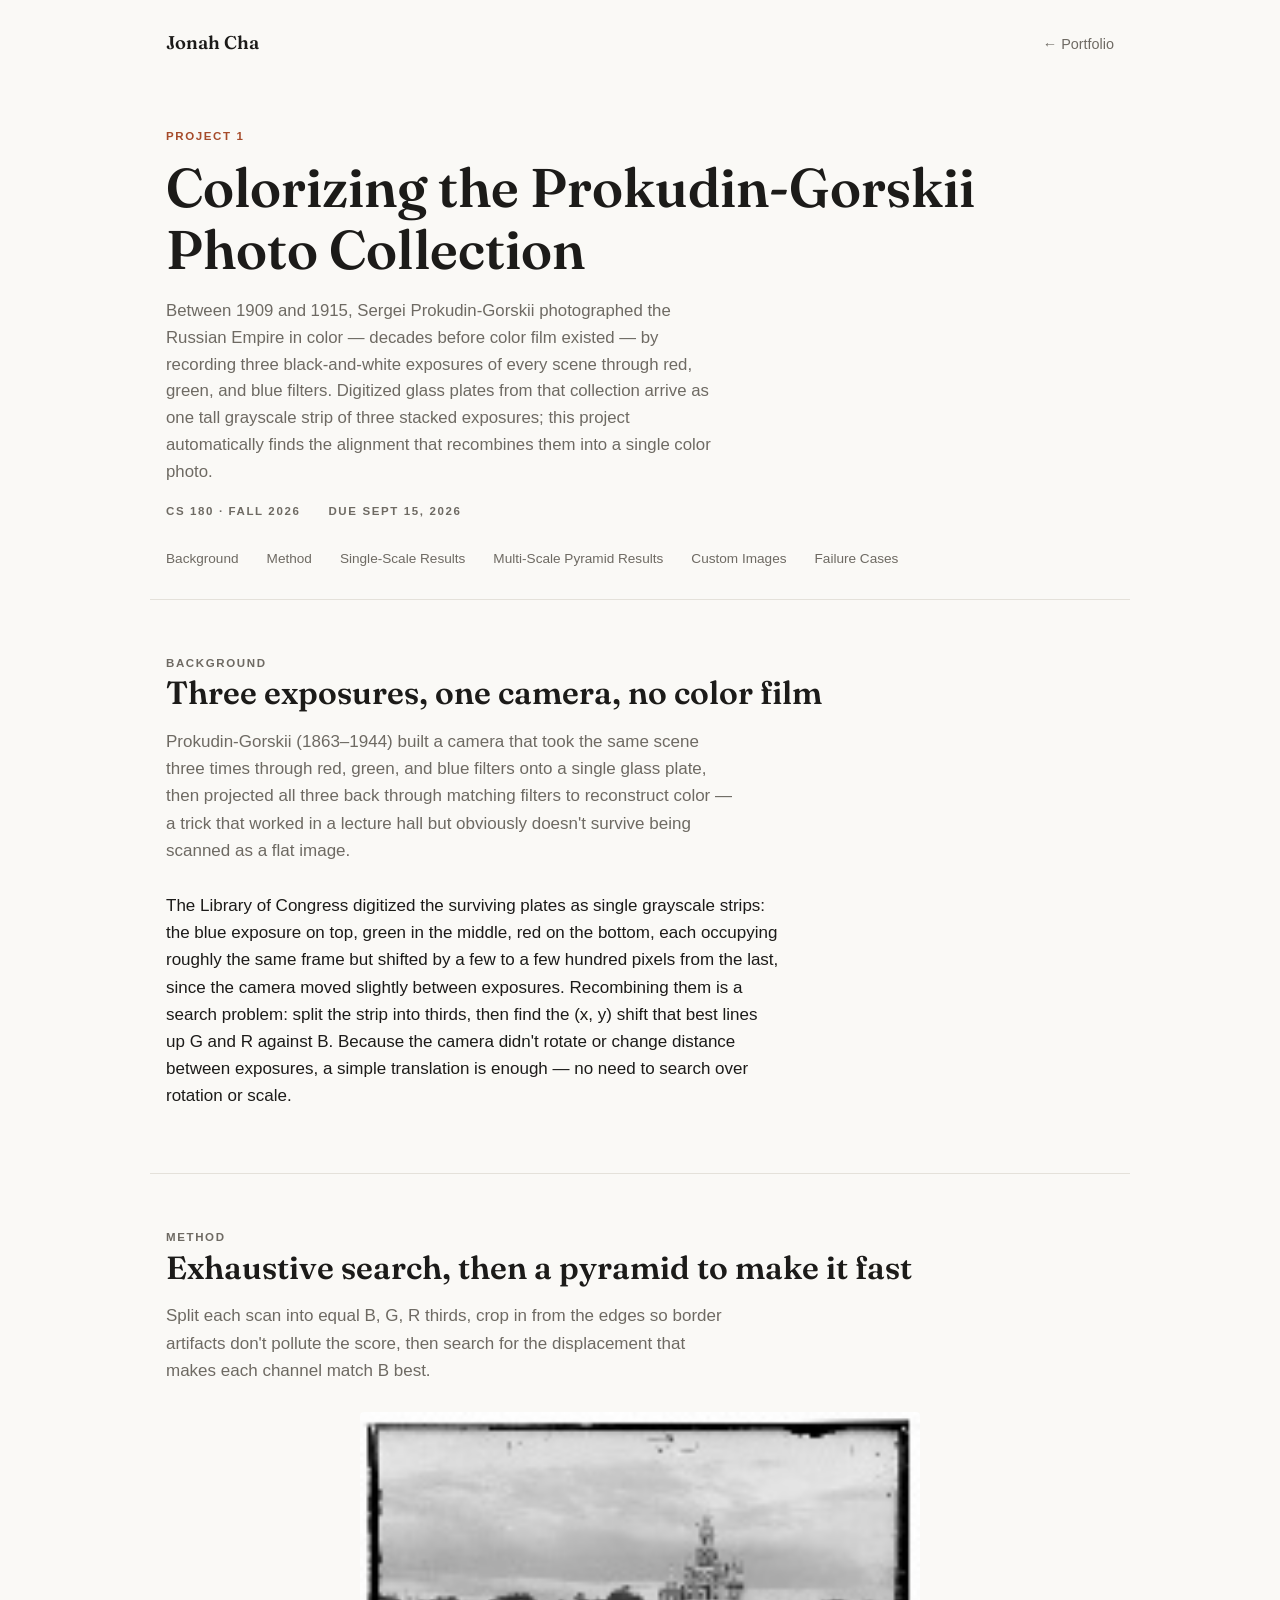
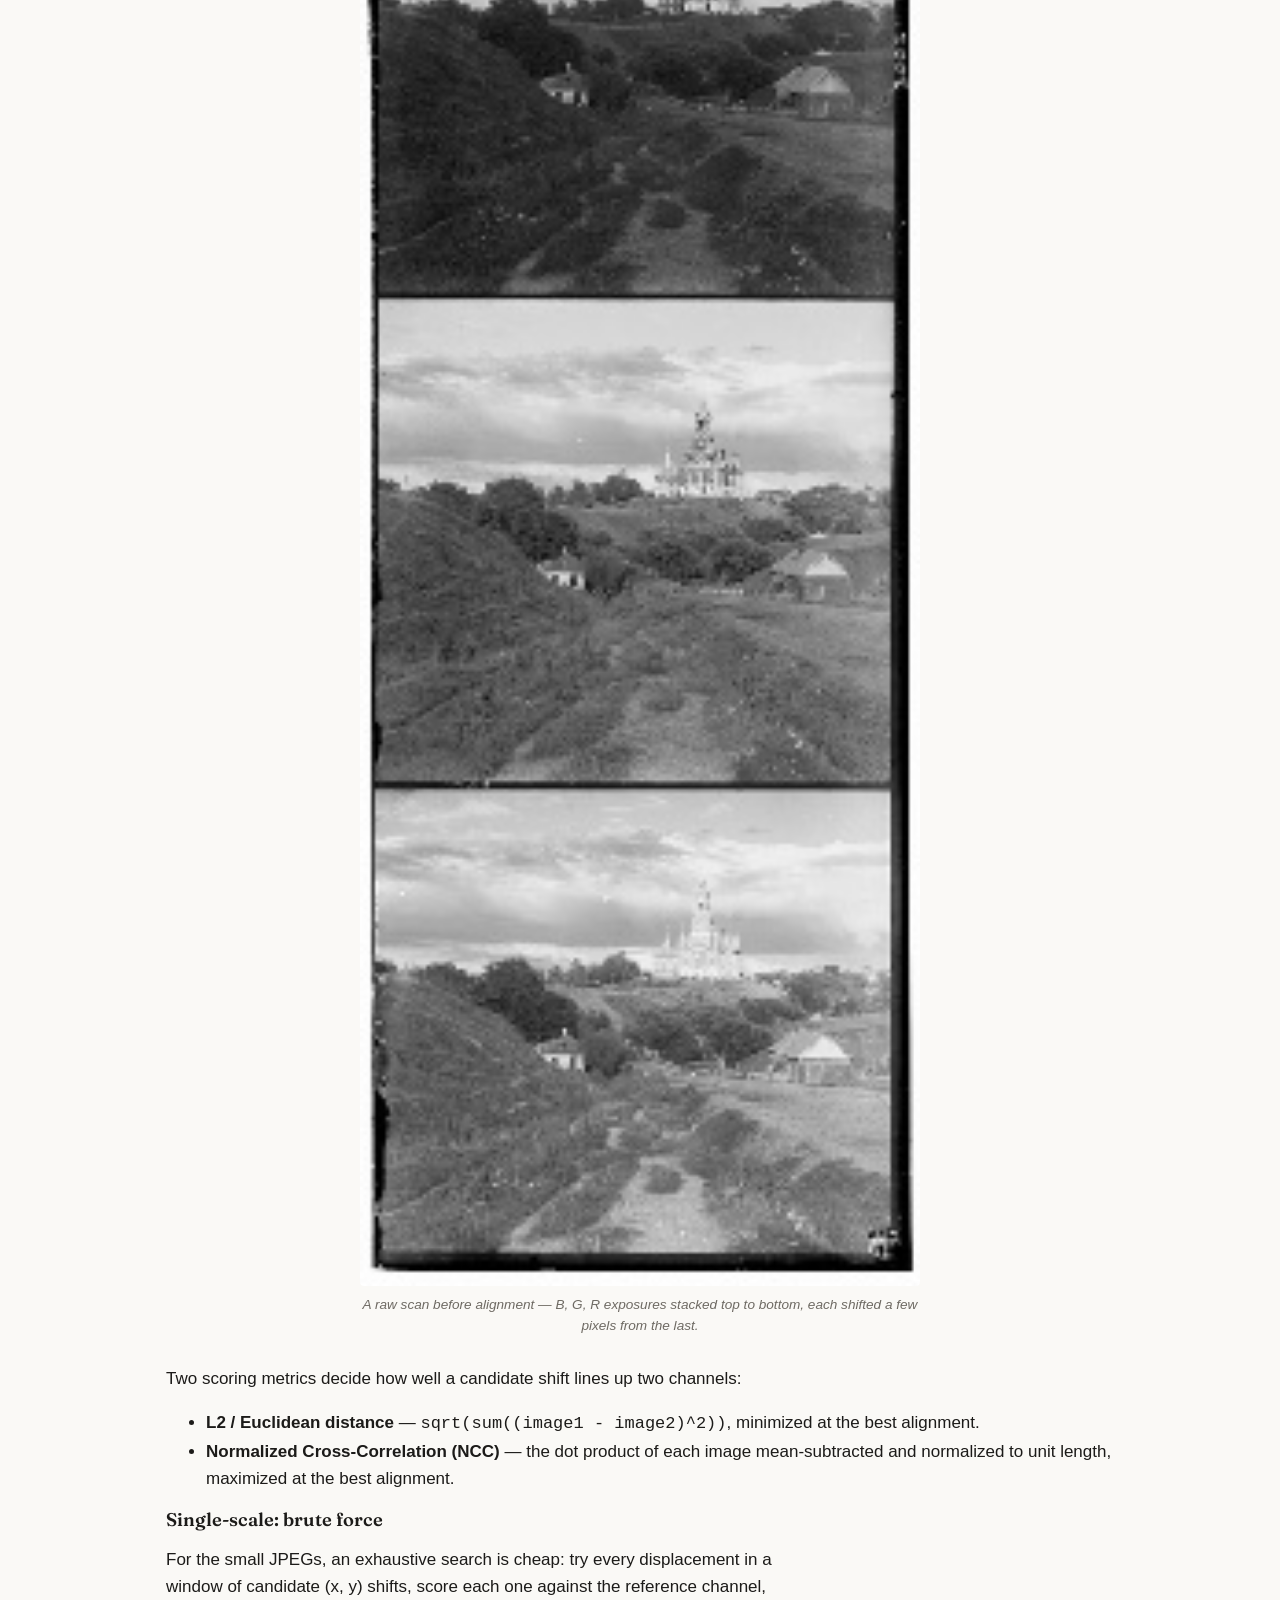
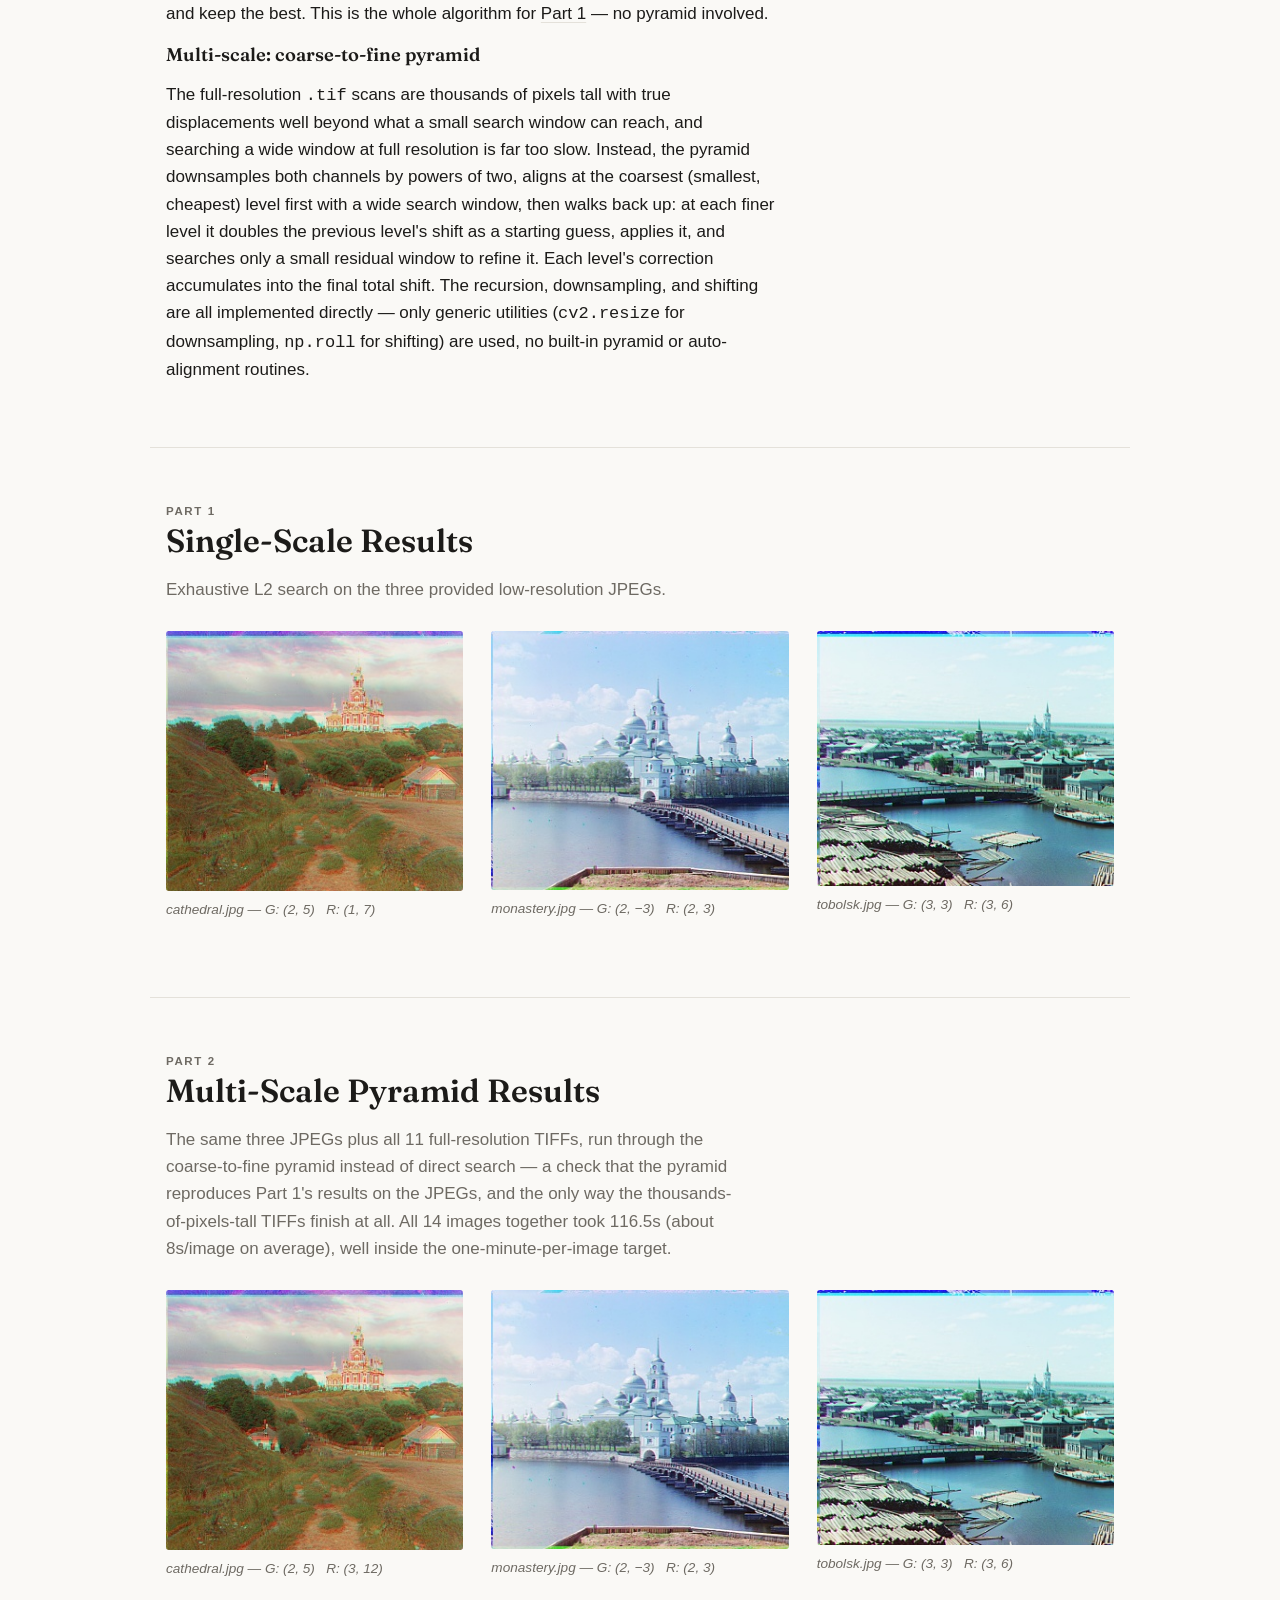
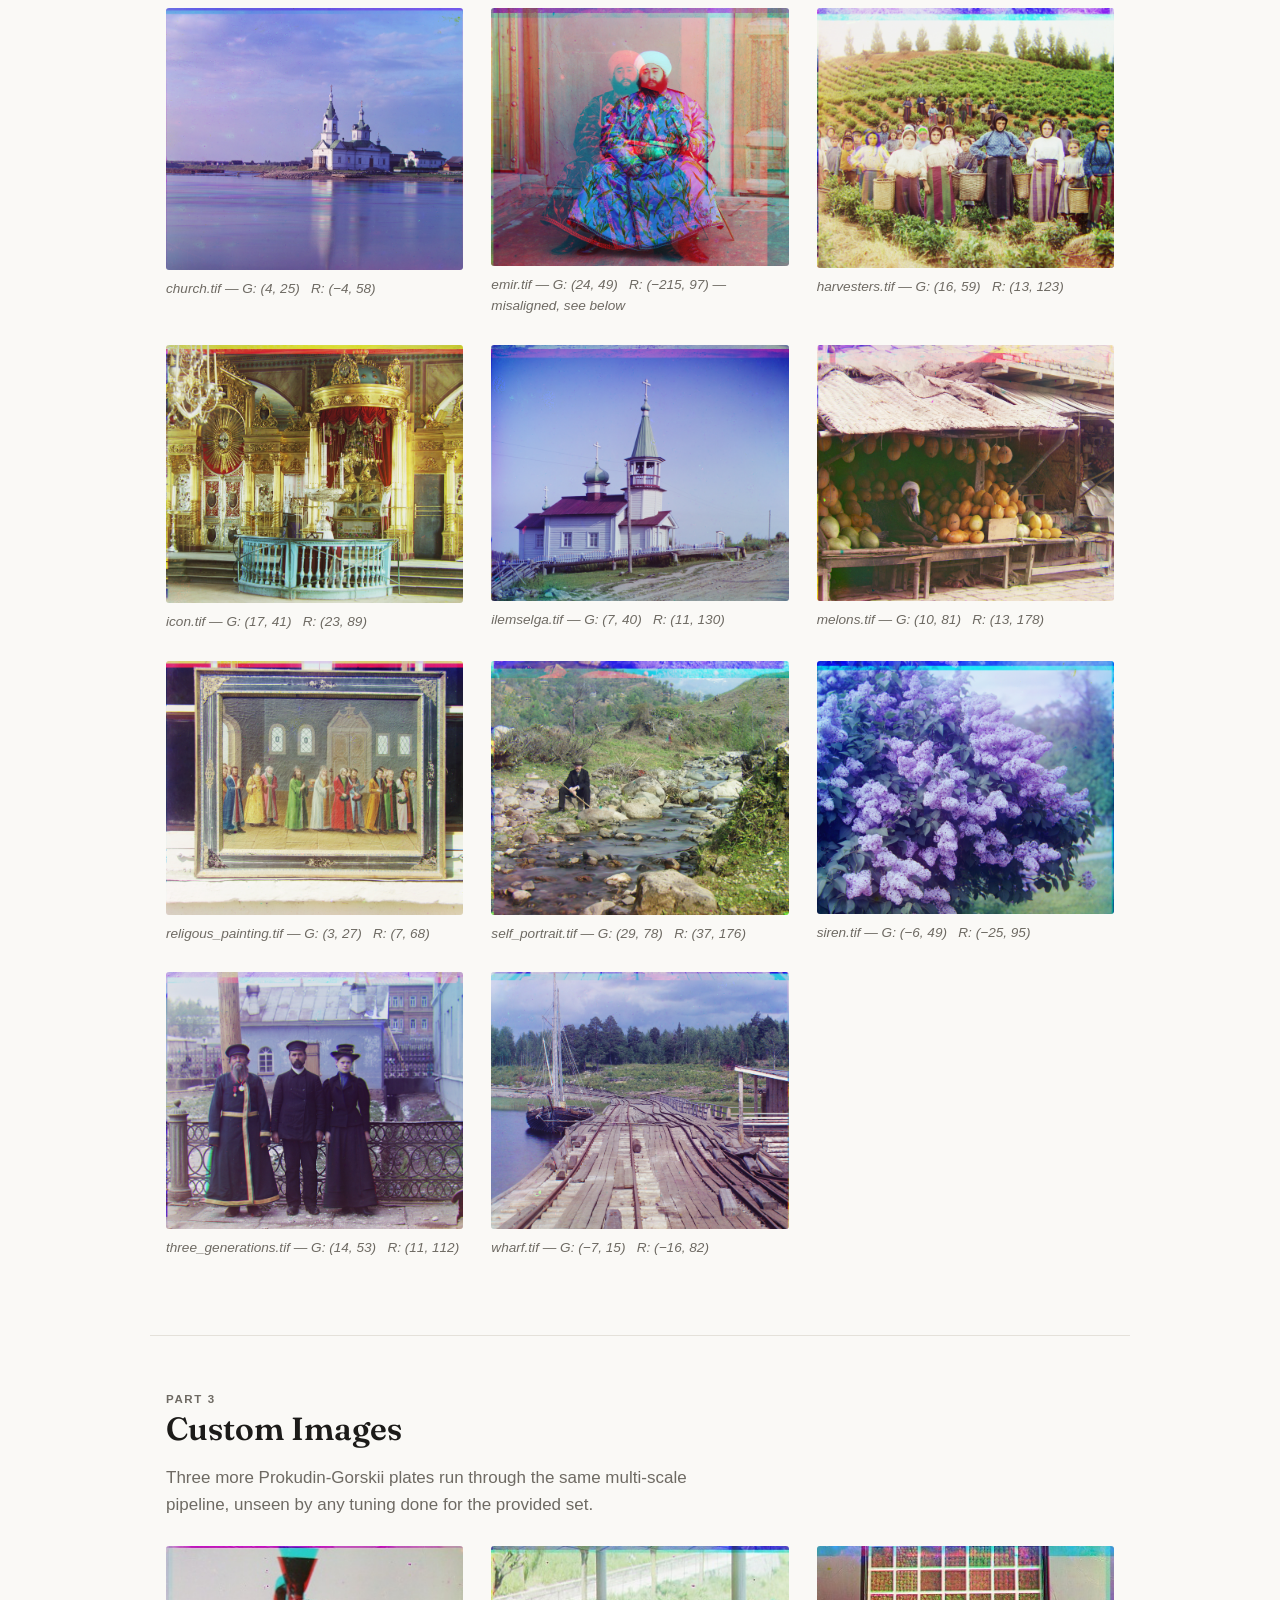
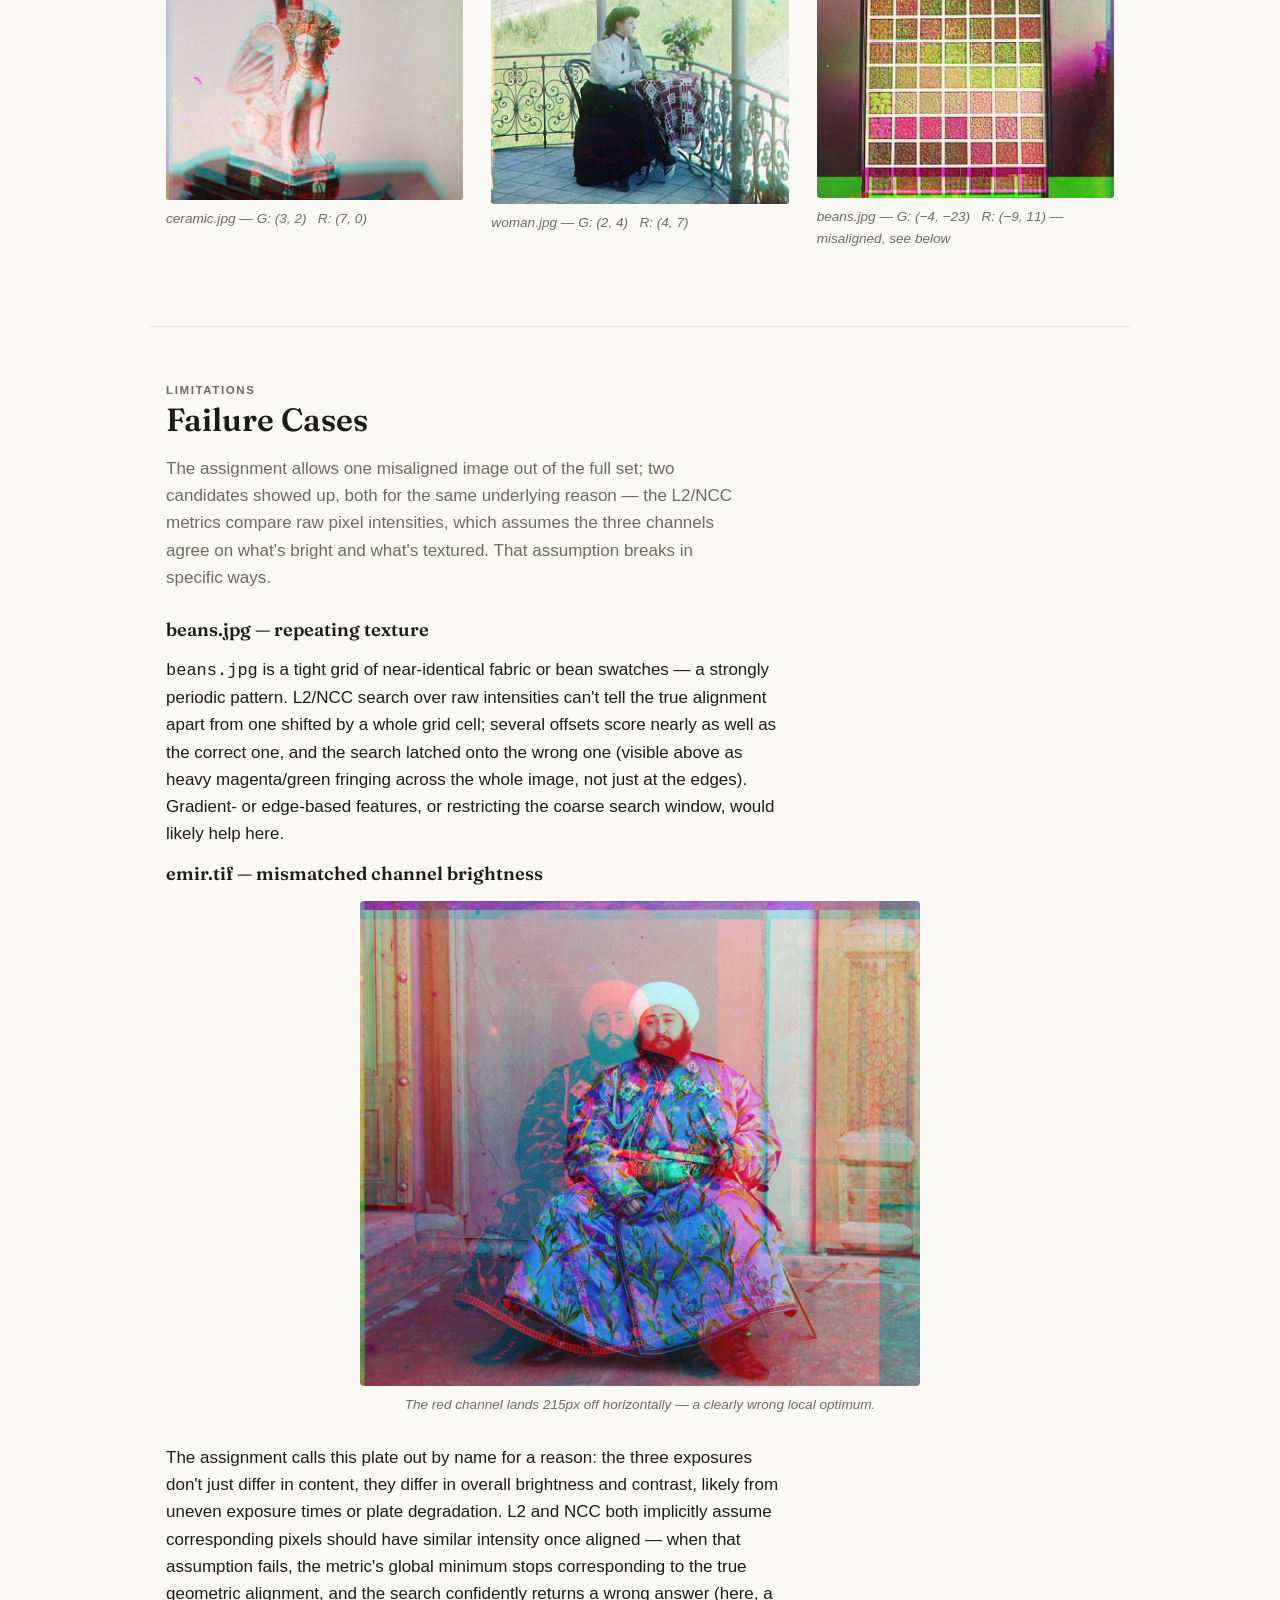
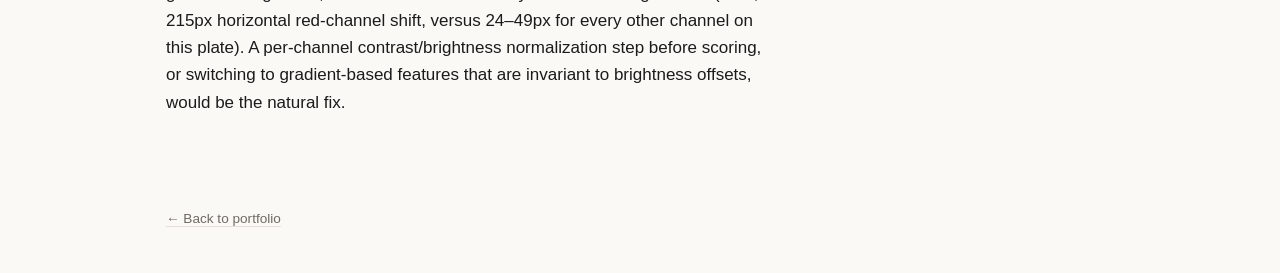
==== proj1/index.html @ bc3e4993 "proj1 webpage init" ====
<!DOCTYPE html>
<html lang="en">
<head>
  <meta charset="UTF-8">
  <meta name="viewport" content="width=device-width, initial-scale=1.0">
  <title>Project 1 — Colorizing the Prokudin-Gorskii Photo Collection</title>
  <link rel="preconnect" href="https://fonts.googleapis.com">
  <link rel="preconnect" href="https://fonts.gstatic.com" crossorigin>
  <link href="https://fonts.googleapis.com/css2?family=Fraunces:opsz,wght@9..144,500;9..144,600&display=swap" rel="stylesheet">
  <link rel="stylesheet" href="../style.css">
</head>
<body>

  <header class="site-header">
    <a class="site-name" href="../index.html">Jonah Cha</a>
    <nav class="site-nav">
      <a href="../index.html">&larr; Portfolio</a>
    </nav>
  </header>

  <main>

  <section class="hero">
    <span class="eyebrow accent">Project 1</span>
    <h1>Colorizing the Prokudin-Gorskii Photo Collection</h1>
    <p class="intro">
      Between 1909 and 1915, Sergei Prokudin-Gorskii photographed the Russian
      Empire in color &mdash; decades before color film existed &mdash; by
      recording three black-and-white exposures of every scene through red,
      green, and blue filters. Digitized glass plates from that collection
      arrive as one tall grayscale strip of three stacked exposures; this
      project automatically finds the alignment that recombines them into a
      single color photo.
    </p>
    <div class="meta">
      <span class="eyebrow">CS 180 &middot; Fall 2026</span>
      <span class="eyebrow">Due Sept 15, 2026</span>
    </div>
  </section>

  <nav class="toc">
    <a href="#background">Background</a>
    <a href="#method">Method</a>
    <a href="#single-scale">Single-Scale Results</a>
    <a href="#multi-scale">Multi-Scale Pyramid Results</a>
    <a href="#custom">Custom Images</a>
    <a href="#failures">Failure Cases</a>
  </nav>

  <section class="section" id="background">
    <span class="eyebrow">Background</span>
    <h2>Three exposures, one camera, no color film</h2>
    <p class="section-intro">
      Prokudin-Gorskii (1863&ndash;1944) built a camera that took the same
      scene three times through red, green, and blue filters onto a single
      glass plate, then projected all three back through matching filters to
      reconstruct color &mdash; a trick that worked in a lecture hall but
      obviously doesn't survive being scanned as a flat image.
    </p>
    <p>
      The Library of Congress digitized the surviving plates as single
      grayscale strips: the blue exposure on top, green in the middle, red on
      the bottom, each occupying roughly the same frame but shifted by a few
      to a few hundred pixels from the last, since the camera moved slightly
      between exposures. Recombining them is a search problem: split the
      strip into thirds, then find the (x, y) shift that best lines up G and
      R against B. Because the camera didn't rotate or change distance
      between exposures, a simple translation is enough &mdash; no need to
      search over rotation or scale.
    </p>
  </section>

  <section class="section" id="method">
    <span class="eyebrow">Method</span>
    <h2>Exhaustive search, then a pyramid to make it fast</h2>
    <p class="section-intro">
      Split each scan into equal B, G, R thirds, crop in from the edges so
      border artifacts don't pollute the score, then search for the
      displacement that makes each channel match B best.
    </p>

    <figure class="feature">
      <img src="out/cathedral_raw_preview.jpg" alt="The raw cathedral.jpg glass plate scan before alignment: three near-identical grayscale exposures stacked vertically, slightly offset from each other.">
      <figcaption>A raw scan before alignment &mdash; B, G, R exposures stacked top to bottom, each shifted a few pixels from the last.</figcaption>
    </figure>

    <p>
      Two scoring metrics decide how well a candidate shift lines up two
      channels:
    </p>
    <ul>
      <li><strong>L2 / Euclidean distance</strong> &mdash; <code>sqrt(sum((image1 - image2)^2))</code>, minimized at the best alignment.</li>
      <li><strong>Normalized Cross-Correlation (NCC)</strong> &mdash; the dot product of each image mean-subtracted and normalized to unit length, maximized at the best alignment.</li>
    </ul>

    <h3>Single-scale: brute force</h3>
    <p>
      For the small JPEGs, an exhaustive search is cheap: try every
      displacement in a window of candidate (x, y) shifts, score each one
      against the reference channel, and keep the best. This is the whole
      algorithm for <a href="#single-scale">Part 1</a> &mdash; no pyramid
      involved.
    </p>

    <h3>Multi-scale: coarse-to-fine pyramid</h3>
    <p>
      The full-resolution <code>.tif</code> scans are thousands of pixels
      tall with true displacements well beyond what a small search window can
      reach, and searching a wide window at full resolution is far too slow.
      Instead, the pyramid downsamples both channels by powers of two,
      aligns at the coarsest (smallest, cheapest) level first with a wide
      search window, then walks back up: at each finer level it doubles the
      previous level's shift as a starting guess, applies it, and searches
      only a small residual window to refine it. Each level's correction
      accumulates into the final total shift. The recursion, downsampling,
      and shifting are all implemented directly &mdash; only generic
      utilities (<code>cv2.resize</code> for downsampling, <code>np.roll</code>
      for shifting) are used, no built-in pyramid or auto-alignment routines.
    </p>
  </section>

  <section class="section" id="single-scale">
    <span class="eyebrow">Part 1</span>
    <h2>Single-Scale Results</h2>
    <p class="section-intro">
      Exhaustive L2 search on the three provided low-resolution JPEGs.
    </p>

    <div class="gallery">
      <figure>
        <img src="out/cathedral_aligned_L2.jpg" alt="Cathedral photo, color channels aligned.">
        <figcaption>cathedral.jpg &mdash; G: (2, 5) &nbsp; R: (1, 7)</figcaption>
      </figure>
      <figure>
        <img src="out/monastery_aligned_L2.jpg" alt="Monastery photo, color channels aligned.">
        <figcaption>monastery.jpg &mdash; G: (2, &minus;3) &nbsp; R: (2, 3)</figcaption>
      </figure>
      <figure>
        <img src="out/tobolsk_aligned_L2.jpg" alt="Tobolsk photo, color channels aligned.">
        <figcaption>tobolsk.jpg &mdash; G: (3, 3) &nbsp; R: (3, 6)</figcaption>
      </figure>
    </div>
  </section>

  <section class="section" id="multi-scale">
    <span class="eyebrow">Part 2</span>
    <h2>Multi-Scale Pyramid Results</h2>
    <p class="section-intro">
      The same three JPEGs plus all 11 full-resolution TIFFs, run through the
      coarse-to-fine pyramid instead of direct search &mdash; a check that the
      pyramid reproduces Part 1's results on the JPEGs, and the only way the
      thousands-of-pixels-tall TIFFs finish at all. All 14 images together
      took 116.5s (about 8s/image on average), well inside the one-minute-per-image
      target.
    </p>

    <div class="gallery">
      <figure>
        <img src="out/cathedral_aligned_L2.jpg" alt="Cathedral photo, color channels aligned via pyramid search.">
        <figcaption>cathedral.jpg &mdash; G: (2, 5) &nbsp; R: (3, 12)</figcaption>
      </figure>
      <figure>
        <img src="out/monastery_aligned_L2.jpg" alt="Monastery photo, color channels aligned via pyramid search.">
        <figcaption>monastery.jpg &mdash; G: (2, &minus;3) &nbsp; R: (2, 3)</figcaption>
      </figure>
      <figure>
        <img src="out/tobolsk_aligned_L2.jpg" alt="Tobolsk photo, color channels aligned via pyramid search.">
        <figcaption>tobolsk.jpg &mdash; G: (3, 3) &nbsp; R: (3, 6)</figcaption>
      </figure>
      <figure>
        <img src="out/church_aligned_L2.jpg" alt="Church photo, color channels aligned via pyramid search.">
        <figcaption>church.tif &mdash; G: (4, 25) &nbsp; R: (&minus;4, 58)</figcaption>
      </figure>
      <figure>
        <img src="out/emir_aligned_L2.jpg" alt="Emir of Bukhara photo, color channels badly misaligned with strong ghosting.">
        <figcaption>emir.tif &mdash; G: (24, 49) &nbsp; R: (&minus;215, 97) &mdash; misaligned, see below</figcaption>
      </figure>
      <figure>
        <img src="out/harvesters_aligned_L2.jpg" alt="Harvesters photo, color channels aligned via pyramid search.">
        <figcaption>harvesters.tif &mdash; G: (16, 59) &nbsp; R: (13, 123)</figcaption>
      </figure>
      <figure>
        <img src="out/icon_aligned_L2.jpg" alt="Icon photo, color channels aligned via pyramid search.">
        <figcaption>icon.tif &mdash; G: (17, 41) &nbsp; R: (23, 89)</figcaption>
      </figure>
      <figure>
        <img src="out/ilemselga_aligned_L2.jpg" alt="Ilemselga photo, color channels aligned via pyramid search.">
        <figcaption>ilemselga.tif &mdash; G: (7, 40) &nbsp; R: (11, 130)</figcaption>
      </figure>
      <figure>
        <img src="out/melons_aligned_L2.jpg" alt="Melon stand photo, color channels aligned via pyramid search.">
        <figcaption>melons.tif &mdash; G: (10, 81) &nbsp; R: (13, 178)</figcaption>
      </figure>
      <figure>
        <img src="out/religous_painting_aligned_L2.jpg" alt="Religious painting photo, color channels aligned via pyramid search.">
        <figcaption>religous_painting.tif &mdash; G: (3, 27) &nbsp; R: (7, 68)</figcaption>
      </figure>
      <figure>
        <img src="out/self_portrait_aligned_L2.jpg" alt="Self portrait photo, color channels aligned via pyramid search.">
        <figcaption>self_portrait.tif &mdash; G: (29, 78) &nbsp; R: (37, 176)</figcaption>
      </figure>
      <figure>
        <img src="out/siren_aligned_L2.jpg" alt="Siren ship photo, color channels aligned via pyramid search.">
        <figcaption>siren.tif &mdash; G: (&minus;6, 49) &nbsp; R: (&minus;25, 95)</figcaption>
      </figure>
      <figure>
        <img src="out/three_generations_aligned_L2.jpg" alt="Three generations photo, color channels aligned via pyramid search.">
        <figcaption>three_generations.tif &mdash; G: (14, 53) &nbsp; R: (11, 112)</figcaption>
      </figure>
      <figure>
        <img src="out/wharf_aligned_L2.jpg" alt="Wharf photo, color channels aligned via pyramid search.">
        <figcaption>wharf.tif &mdash; G: (&minus;7, 15) &nbsp; R: (&minus;16, 82)</figcaption>
      </figure>
    </div>
  </section>

  <section class="section" id="custom">
    <span class="eyebrow">Part 3</span>
    <h2>Custom Images</h2>
    <p class="section-intro">
      Three more Prokudin-Gorskii plates run through the same multi-scale
      pipeline, unseen by any tuning done for the provided set.
    </p>

    <div class="gallery">
      <figure>
        <img src="out/ceramic_aligned_L2.jpg" alt="Ceramic sculpture photo, color channels aligned.">
        <figcaption>ceramic.jpg &mdash; G: (3, 2) &nbsp; R: (7, 0)</figcaption>
      </figure>
      <figure>
        <img src="out/woman_aligned_L2.jpg" alt="Portrait of a woman on a balcony, color channels aligned.">
        <figcaption>woman.jpg &mdash; G: (2, 4) &nbsp; R: (4, 7)</figcaption>
      </figure>
      <figure>
        <img src="out/beans_aligned_L2.jpg" alt="Grid of bean or fabric swatches, color channels badly misaligned with visible magenta and green ghosting.">
        <figcaption>beans.jpg &mdash; G: (&minus;4, &minus;23) &nbsp; R: (&minus;9, 11) &mdash; misaligned, see below</figcaption>
      </figure>
    </div>
  </section>

  <section class="section" id="failures">
    <span class="eyebrow">Limitations</span>
    <h2>Failure Cases</h2>
    <p class="section-intro">
      The assignment allows one misaligned image out of the full set; two
      candidates showed up, both for the same underlying reason &mdash; the
      L2/NCC metrics compare raw pixel intensities, which assumes the three
      channels agree on what's bright and what's textured. That assumption
      breaks in specific ways.
    </p>

    <h3>beans.jpg &mdash; repeating texture</h3>
    <p>
      <code>beans.jpg</code> is a tight grid of near-identical fabric or bean
      swatches &mdash; a strongly periodic pattern. L2/NCC search over raw
      intensities can't tell the true alignment apart from one shifted by a
      whole grid cell; several offsets score nearly as well as the correct
      one, and the search latched onto the wrong one (visible above as heavy
      magenta/green fringing across the whole image, not just at the edges).
      Gradient- or edge-based features, or restricting the coarse search
      window, would likely help here.
    </p>

    <h3>emir.tif &mdash; mismatched channel brightness</h3>
    <figure class="feature">
      <img src="out/emir_aligned_L2.jpg" alt="Emir of Bukhara photo with visible double-exposure ghosting from failed alignment.">
      <figcaption>The red channel lands 215px off horizontally &mdash; a clearly wrong local optimum.</figcaption>
    </figure>
    <p>
      The assignment calls this plate out by name for a reason: the three
      exposures don't just differ in content, they differ in overall
      brightness and contrast, likely from uneven exposure times or plate
      degradation. L2 and NCC both implicitly assume corresponding pixels
      should have similar intensity once aligned &mdash; when that assumption
      fails, the metric's global minimum stops corresponding to the true
      geometric alignment, and the search confidently returns a wrong answer
      (here, a 215px horizontal red-channel shift, versus 24&ndash;49px for
      every other channel on this plate). A per-channel contrast/brightness
      normalization step before scoring, or switching to gradient-based
      features that are invariant to brightness offsets, would be the
      natural fix.
    </p>
  </section>

  </main>

  <footer class="site-footer">
    <a href="../index.html">&larr; Back to portfolio</a>
  </footer>

</body>
</html>
---- style.css ----
/* Shared design system for the whole site — homepage, proj0, and every
   project page after it link to this same file so the look stays one
   coherent thing as the portfolio grows. */

:root {
  --color-bg: #faf9f6;
  --color-text: #1c1b19;
  --color-text-muted: #6e6a63;
  --color-border: #e4e1da;
  --color-accent: #a64b2a;
  --color-surface: #f1efe9;

  --font-serif: "Fraunces", Georgia, "Times New Roman", serif;
  --font-sans: -apple-system, BlinkMacSystemFont, "Segoe UI", Helvetica, Arial, sans-serif;

  --content-width: 760px;
  --wide-width: 980px;
  --space-1: 0.5rem;
  --space-2: 1rem;
  --space-3: 1.75rem;
  --space-4: 3rem;
  --space-5: 5rem;
}

@media (prefers-color-scheme: dark) {
  :root {
    --color-bg: #171613;
    --color-text: #ece9e2;
    --color-text-muted: #9b968c;
    --color-border: #302d27;
    --color-accent: #d97a52;
    --color-surface: #201f1b;
  }
}

* {
  box-sizing: border-box;
}

html {
  color-scheme: light dark;
}

body {
  margin: 0;
  background: var(--color-bg);
  color: var(--color-text);
  font-family: var(--font-sans);
  font-size: 17px;
  line-height: 1.6;
  -webkit-font-smoothing: antialiased;
}

h1, h2, h3 {
  font-family: var(--font-serif);
  font-weight: 600;
  line-height: 1.15;
  margin: 0 0 var(--space-2);
}

h1 { font-size: clamp(2.25rem, 4vw + 1rem, 3.4rem); }
h2 { font-size: clamp(1.5rem, 2vw + 1rem, 2rem); }
h3 { font-size: 1.15rem; }

p {
  margin: 0 0 var(--space-2);
  max-width: 65ch;
}

a {
  color: inherit;
  text-decoration-color: var(--color-border);
  text-underline-offset: 3px;
}

a:hover {
  color: var(--color-accent);
  text-decoration-color: var(--color-accent);
}

img, video {
  max-width: 100%;
  display: block;
}

/* Eyebrow / small-caps label, used for tags, captions, metadata */
.eyebrow {
  display: inline-block;
  font-family: var(--font-sans);
  font-size: 0.72rem;
  font-weight: 600;
  letter-spacing: 0.14em;
  text-transform: uppercase;
  color: var(--color-text-muted);
}

.eyebrow.accent {
  color: var(--color-accent);
}

/* Header / nav, shared across every page */
.site-header {
  padding: var(--space-3) var(--space-2) var(--space-2);
  max-width: var(--wide-width);
  margin: 0 auto;
  display: flex;
  align-items: baseline;
  justify-content: space-between;
  gap: var(--space-2);
  flex-wrap: wrap;
}

.site-header .site-name {
  font-family: var(--font-serif);
  font-size: 1.15rem;
  font-weight: 600;
  text-decoration: none;
}

.site-nav a {
  font-size: 0.9rem;
  text-decoration: none;
  color: var(--color-text-muted);
}

.site-nav a:hover {
  color: var(--color-accent);
}

/* Hero title block, used on homepage and every project page */
.hero {
  max-width: var(--wide-width);
  margin: 0 auto;
  padding: var(--space-4) var(--space-2) var(--space-3);
}

.hero h1 {
  margin-top: var(--space-1);
}

.hero .intro {
  color: var(--color-text-muted);
  font-size: 1.05rem;
  max-width: 60ch;
}

.hero .meta {
  display: flex;
  gap: var(--space-3);
  flex-wrap: wrap;
  margin-top: var(--space-2);
}

/* Generic vertical-rhythm wrapper for page sections */
.section {
  max-width: var(--wide-width);
  margin: 0 auto;
  padding: var(--space-4) var(--space-2);
  border-top: 1px solid var(--color-border);
}

.section > .section-intro {
  max-width: 60ch;
  color: var(--color-text-muted);
  margin-bottom: var(--space-3);
}

/* In-page part navigation */
.toc {
  max-width: var(--wide-width);
  margin: 0 auto;
  padding: 0 var(--space-2) var(--space-3);
  display: flex;
  gap: var(--space-3);
  flex-wrap: wrap;
}

.toc a {
  font-size: 0.85rem;
  text-decoration: none;
  color: var(--color-text-muted);
  border-bottom: 1px solid transparent;
}

.toc a:hover {
  color: var(--color-accent);
  border-bottom-color: var(--color-accent);
}

/* Side-by-side image comparison grid */
.compare {
  display: grid;
  grid-template-columns: 1fr 1fr;
  gap: var(--space-3);
  margin-bottom: var(--space-3);
}

@media (max-width: 700px) {
  .compare {
    grid-template-columns: 1fr;
  }
}

.compare figure {
  margin: 0;
}

.compare img {
  width: 100%;
  border-radius: 3px;
  background: var(--color-surface);
}

/* Flexible N-up results gallery — same figure/caption look as .compare,
   but wraps to as many columns as fit instead of a fixed 2. */
.gallery {
  display: grid;
  grid-template-columns: repeat(auto-fill, minmax(220px, 1fr));
  gap: var(--space-3);
  margin-bottom: var(--space-3);
}

.gallery figure {
  margin: 0;
}

.gallery img {
  width: 100%;
  border-radius: 3px;
  background: var(--color-surface);
}

figcaption {
  margin-top: var(--space-1);
  font-size: 0.85rem;
  color: var(--color-text-muted);
  font-style: italic;
}

.reflection {
  border-left: 2px solid var(--color-border);
  padding-left: var(--space-2);
  color: var(--color-text-muted);
}

.reflection p:last-child {
  margin-bottom: 0;
}

/* Featured single media (the GIF / video) */
.feature {
  margin: 0 auto var(--space-3);
  max-width: 560px;
  text-align: center;
}

.feature img, .feature video {
  width: 100%;
  border-radius: 4px;
  background: var(--color-surface);
}

.feature figcaption {
  text-align: center;
}

/* Filmstrip of small source thumbnails */
.filmstrip {
  display: flex;
  gap: var(--space-1);
  overflow-x: auto;
  padding: var(--space-1) 0 var(--space-2);
  margin: 0 auto;
  max-width: var(--wide-width);
}

.filmstrip img {
  height: 90px;
  width: auto;
  flex: none;
  border-radius: 2px;
  background: var(--color-surface);
}

.bonus {
  margin-top: var(--space-4);
  padding-top: var(--space-3);
  border-top: 1px dashed var(--color-border);
}

.fallback-link {
  font-size: 0.85rem;
  color: var(--color-text-muted);
}

/* Homepage project list */
.project-list {
  max-width: var(--wide-width);
  margin: 0 auto;
  padding: 0 var(--space-2) var(--space-5);
  list-style: none;
}

.project-item {
  display: block;
  padding: var(--space-3) 0;
  border-top: 1px solid var(--color-border);
  text-decoration: none;
}

.project-item:hover .project-title {
  color: var(--color-accent);
}

.project-item .project-title {
  font-family: var(--font-serif);
  font-size: 1.4rem;
  font-weight: 600;
  color: var(--color-text);
}

.project-item .project-desc {
  color: var(--color-text-muted);
  margin-top: var(--space-1);
}

.project-item .arrow {
  color: var(--color-accent);
}

/* Footer */
.site-footer {
  max-width: var(--wide-width);
  margin: 0 auto;
  padding: var(--space-3) var(--space-2) var(--space-4);
  color: var(--color-text-muted);
  font-size: 0.85rem;
}
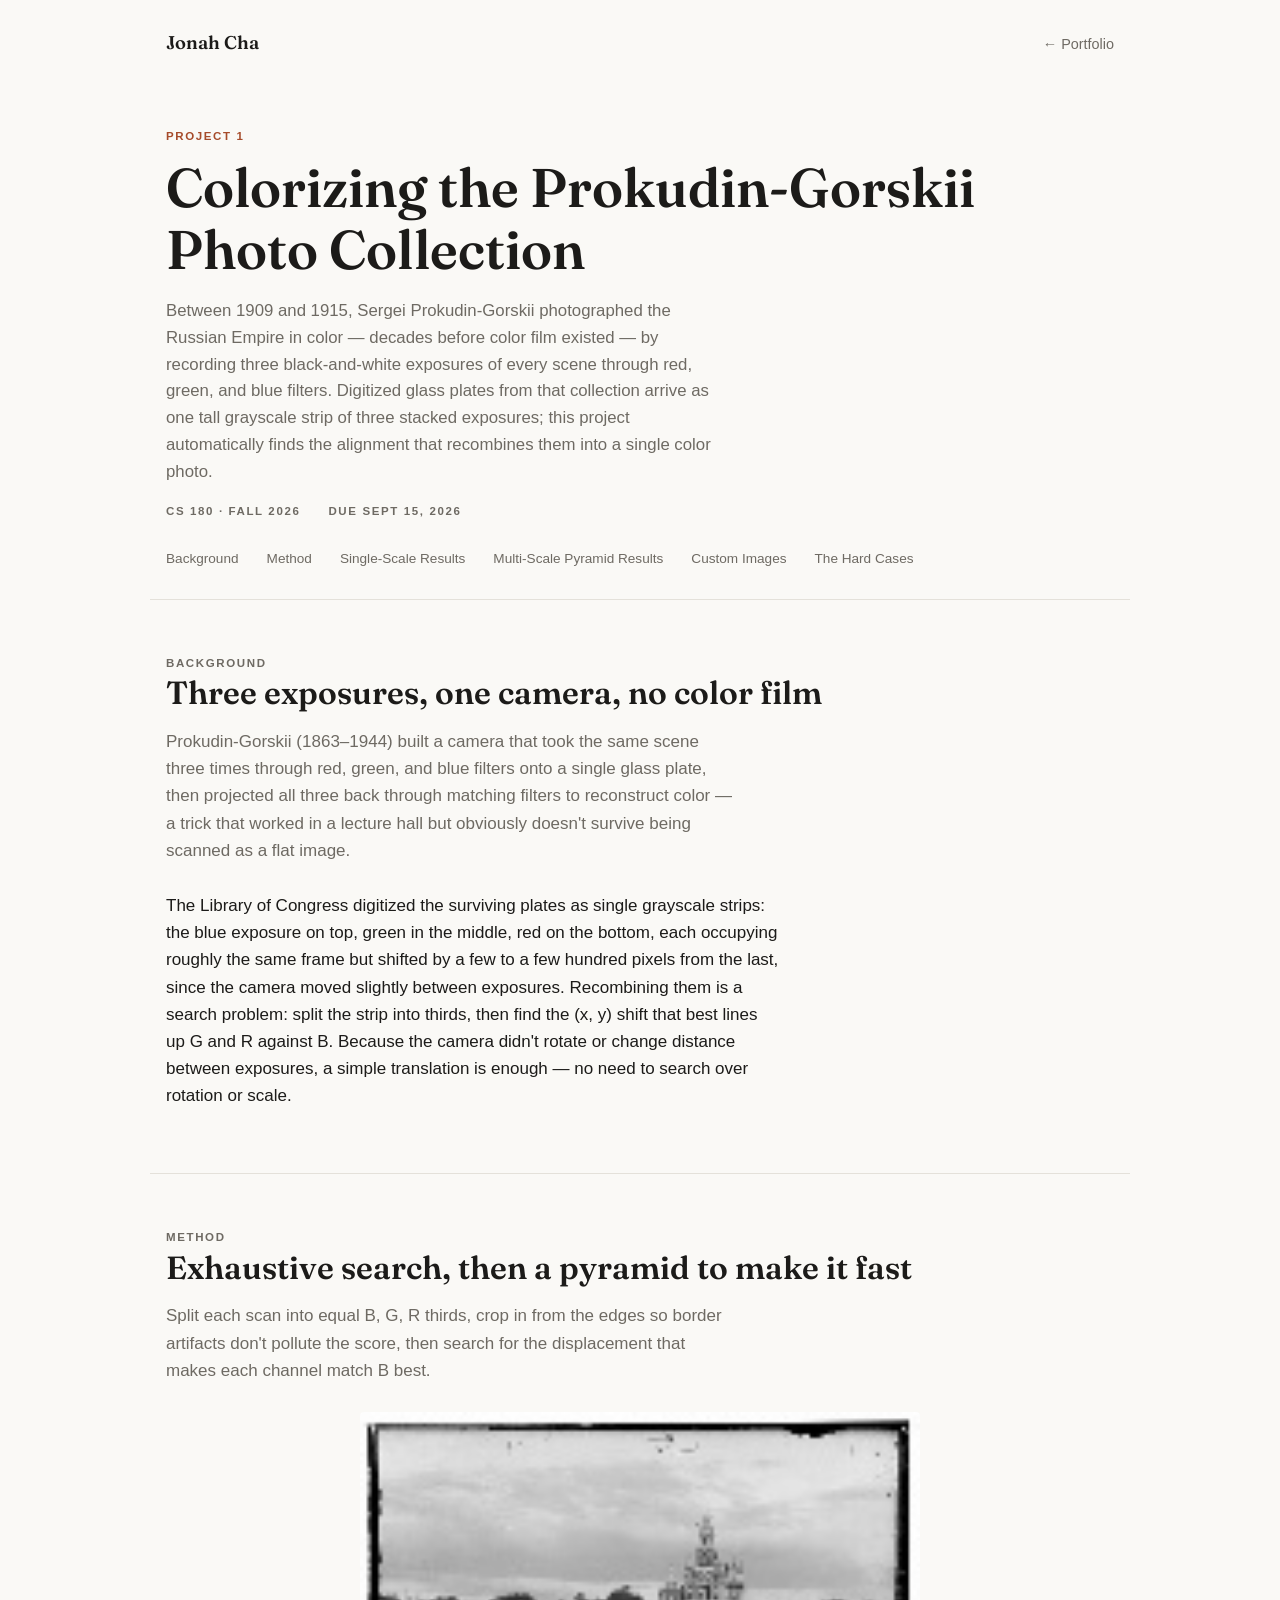
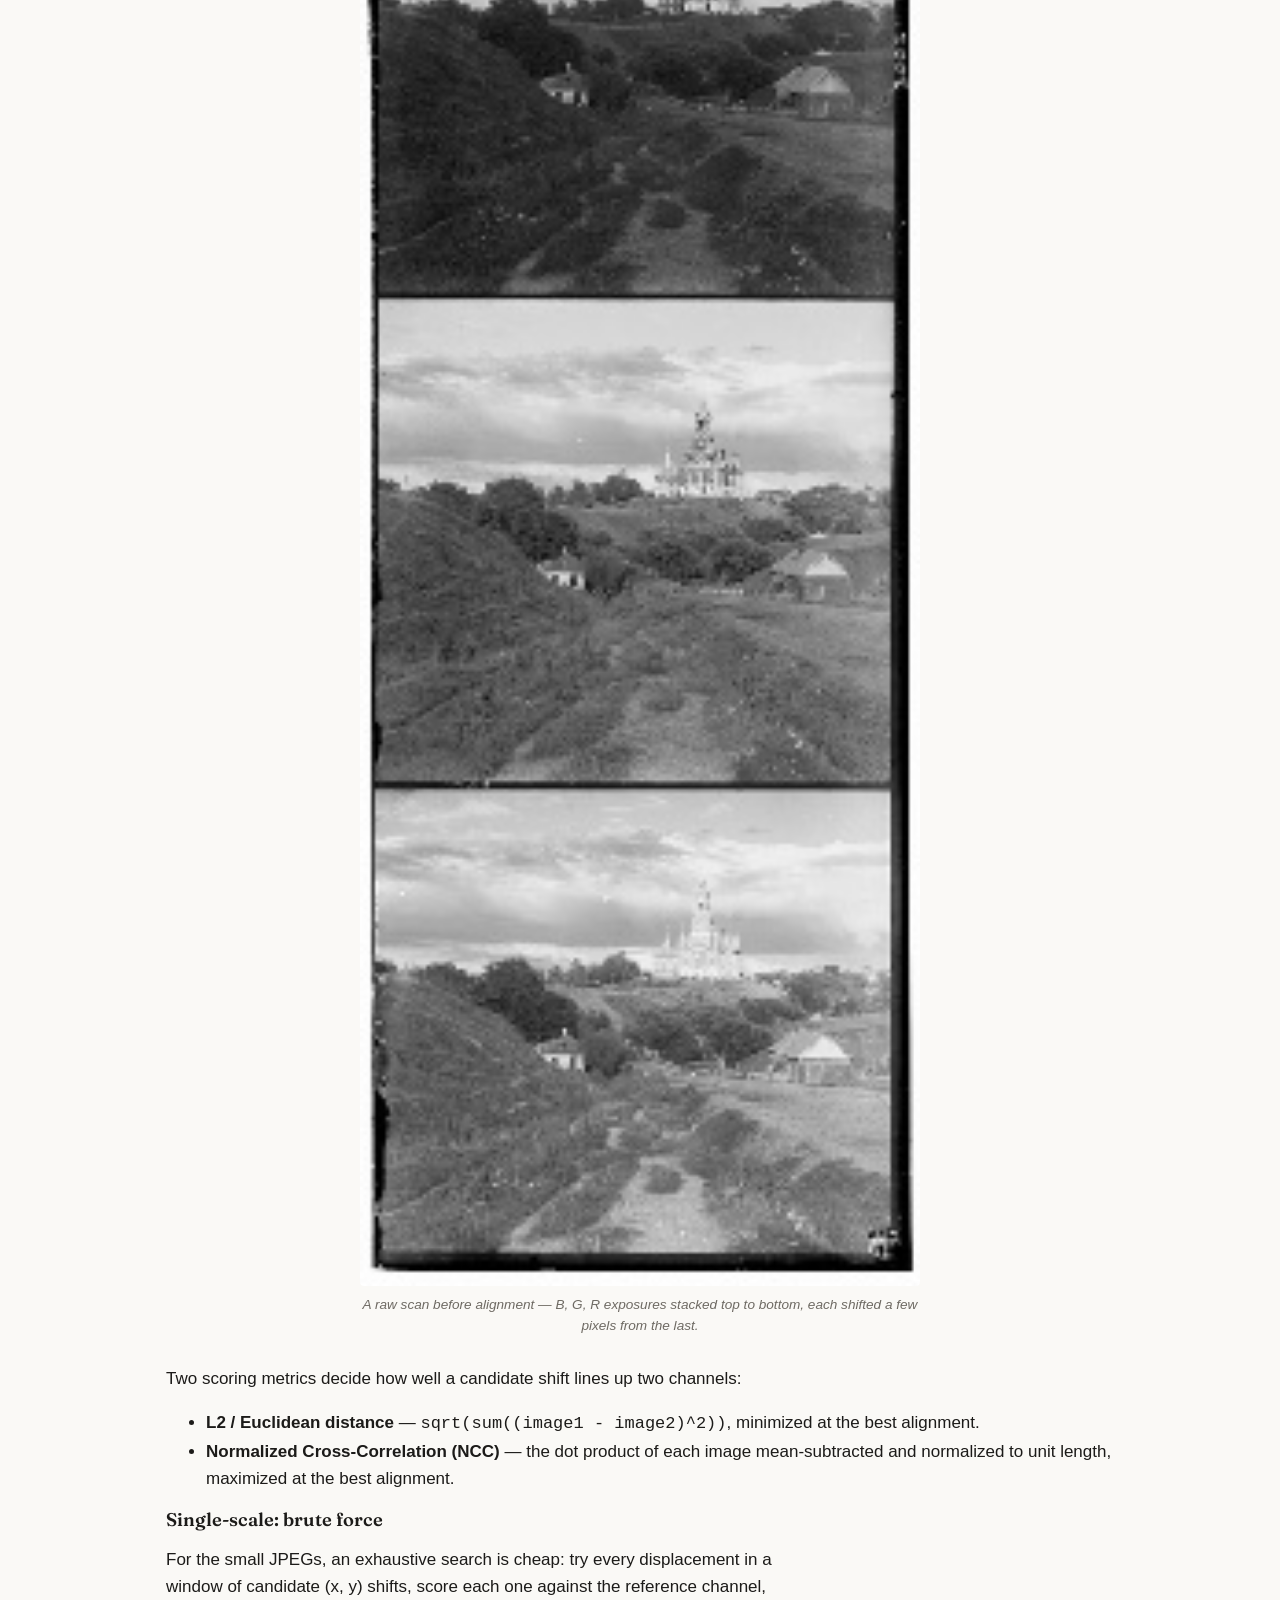
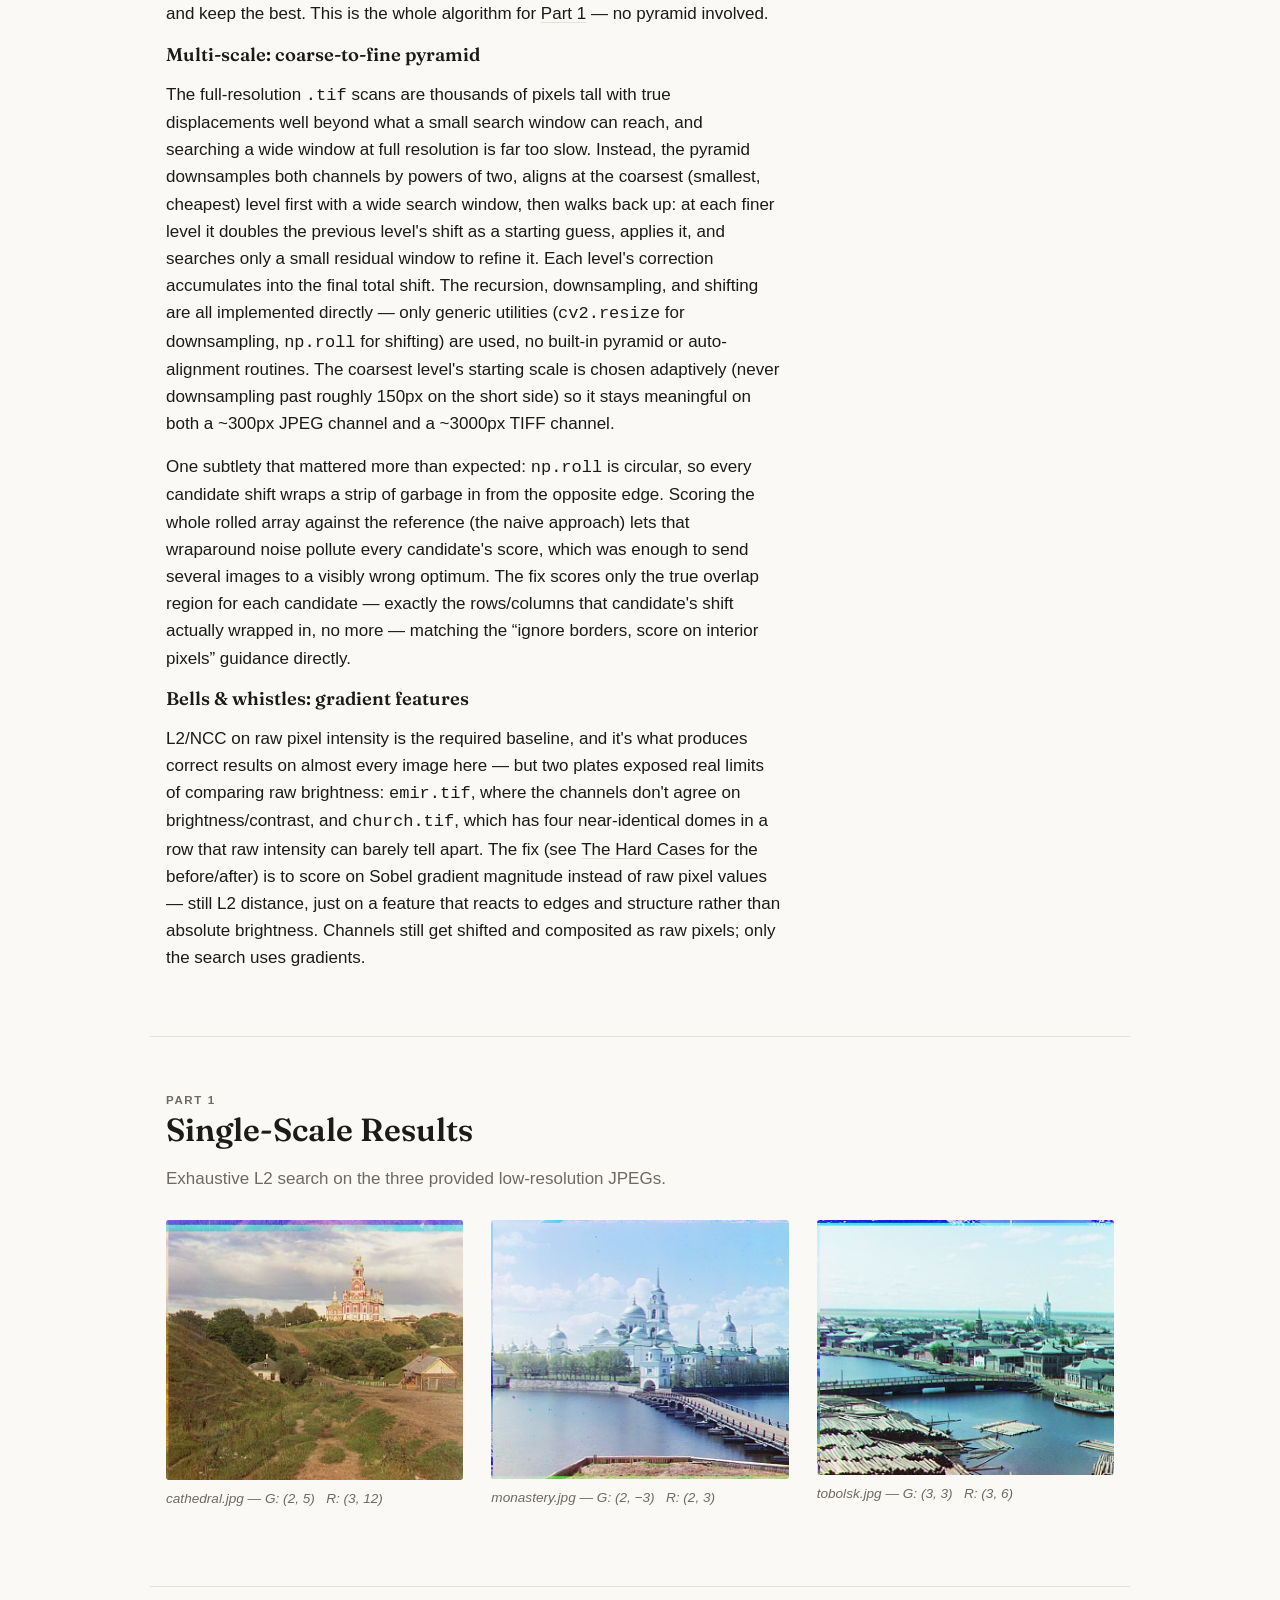
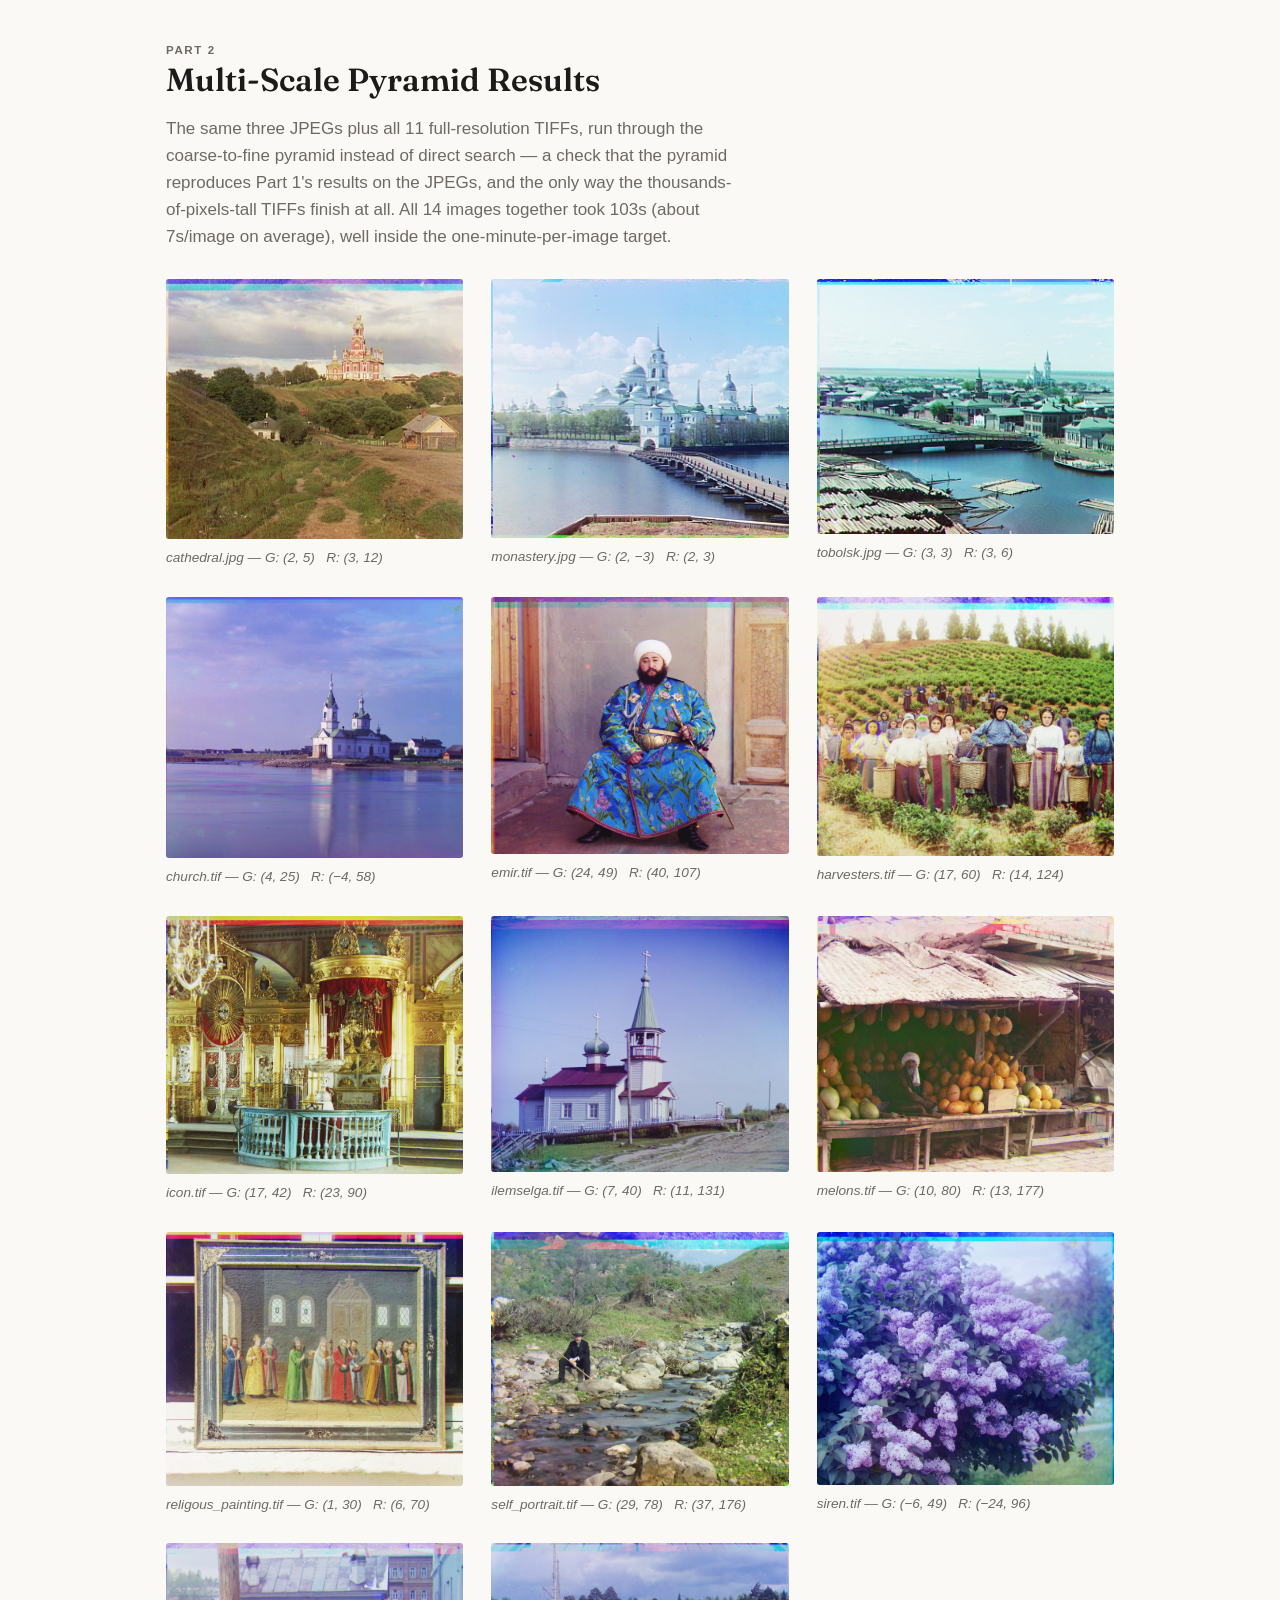
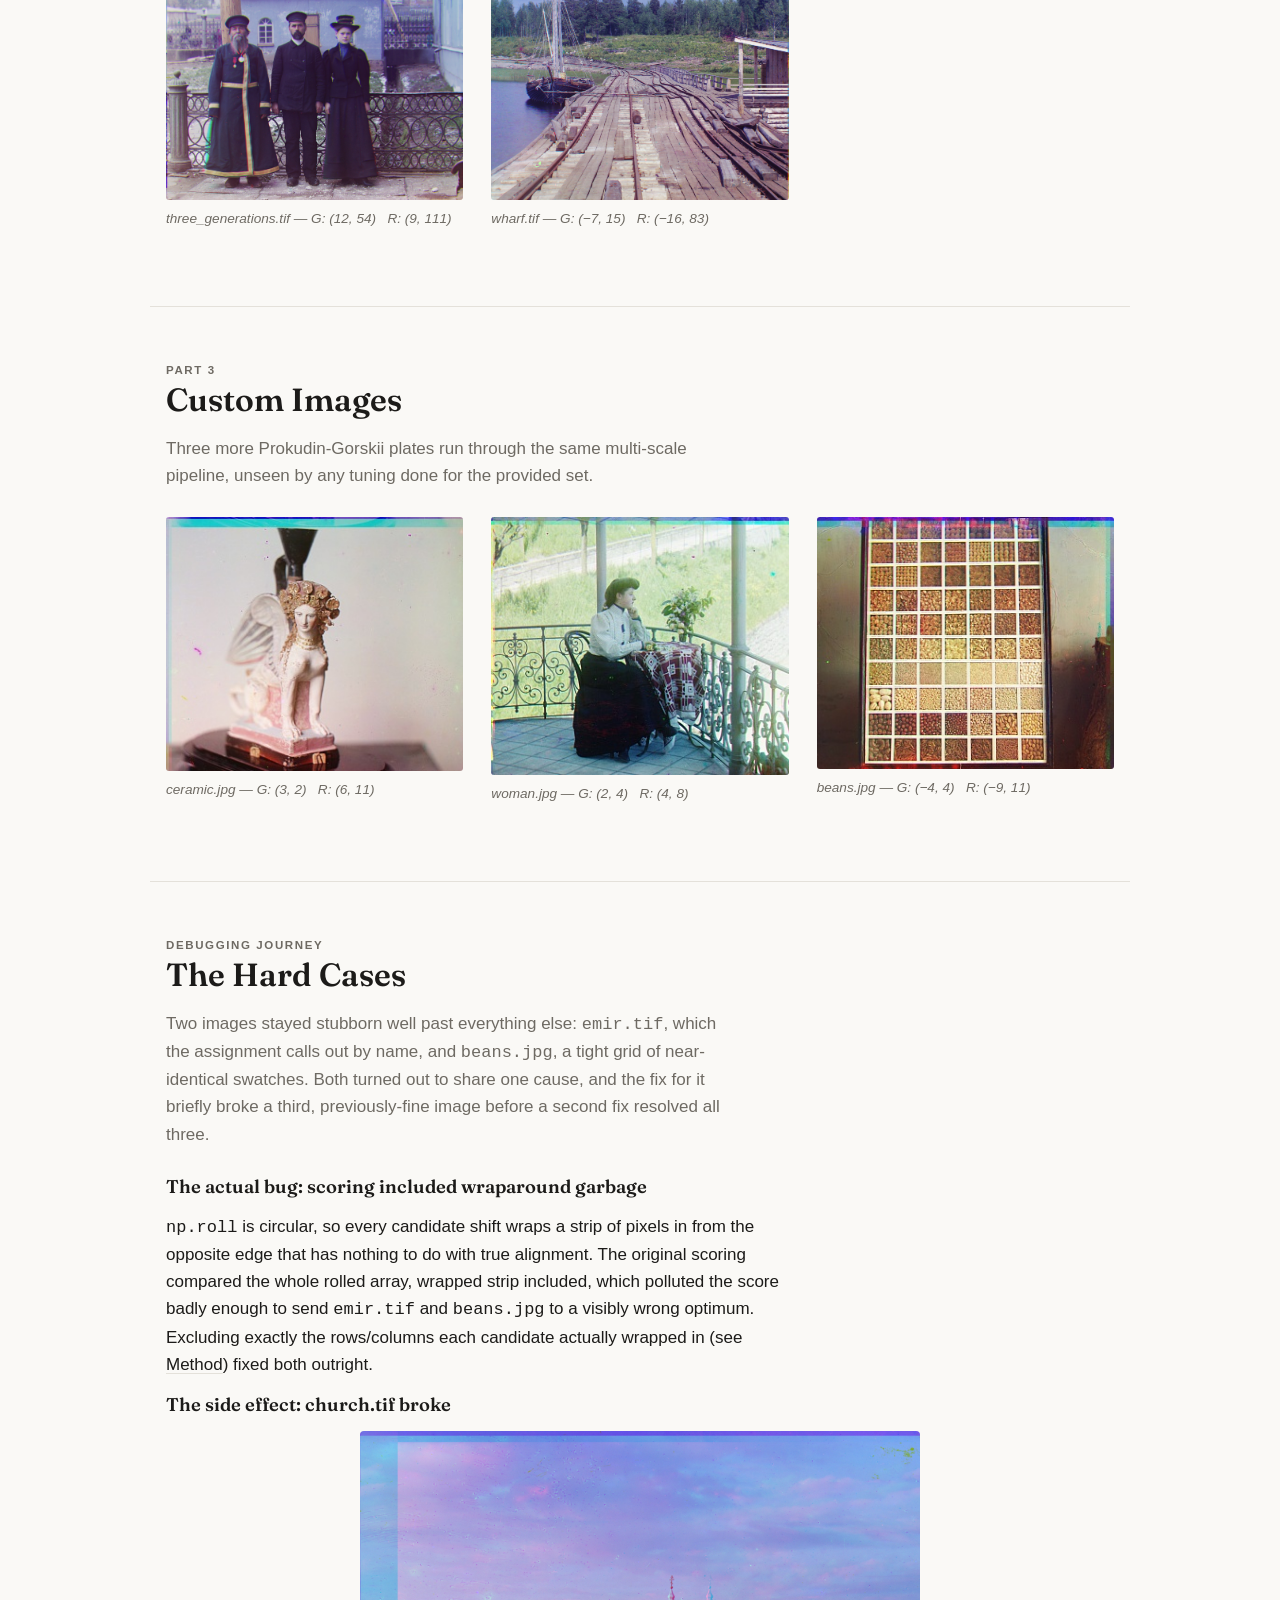
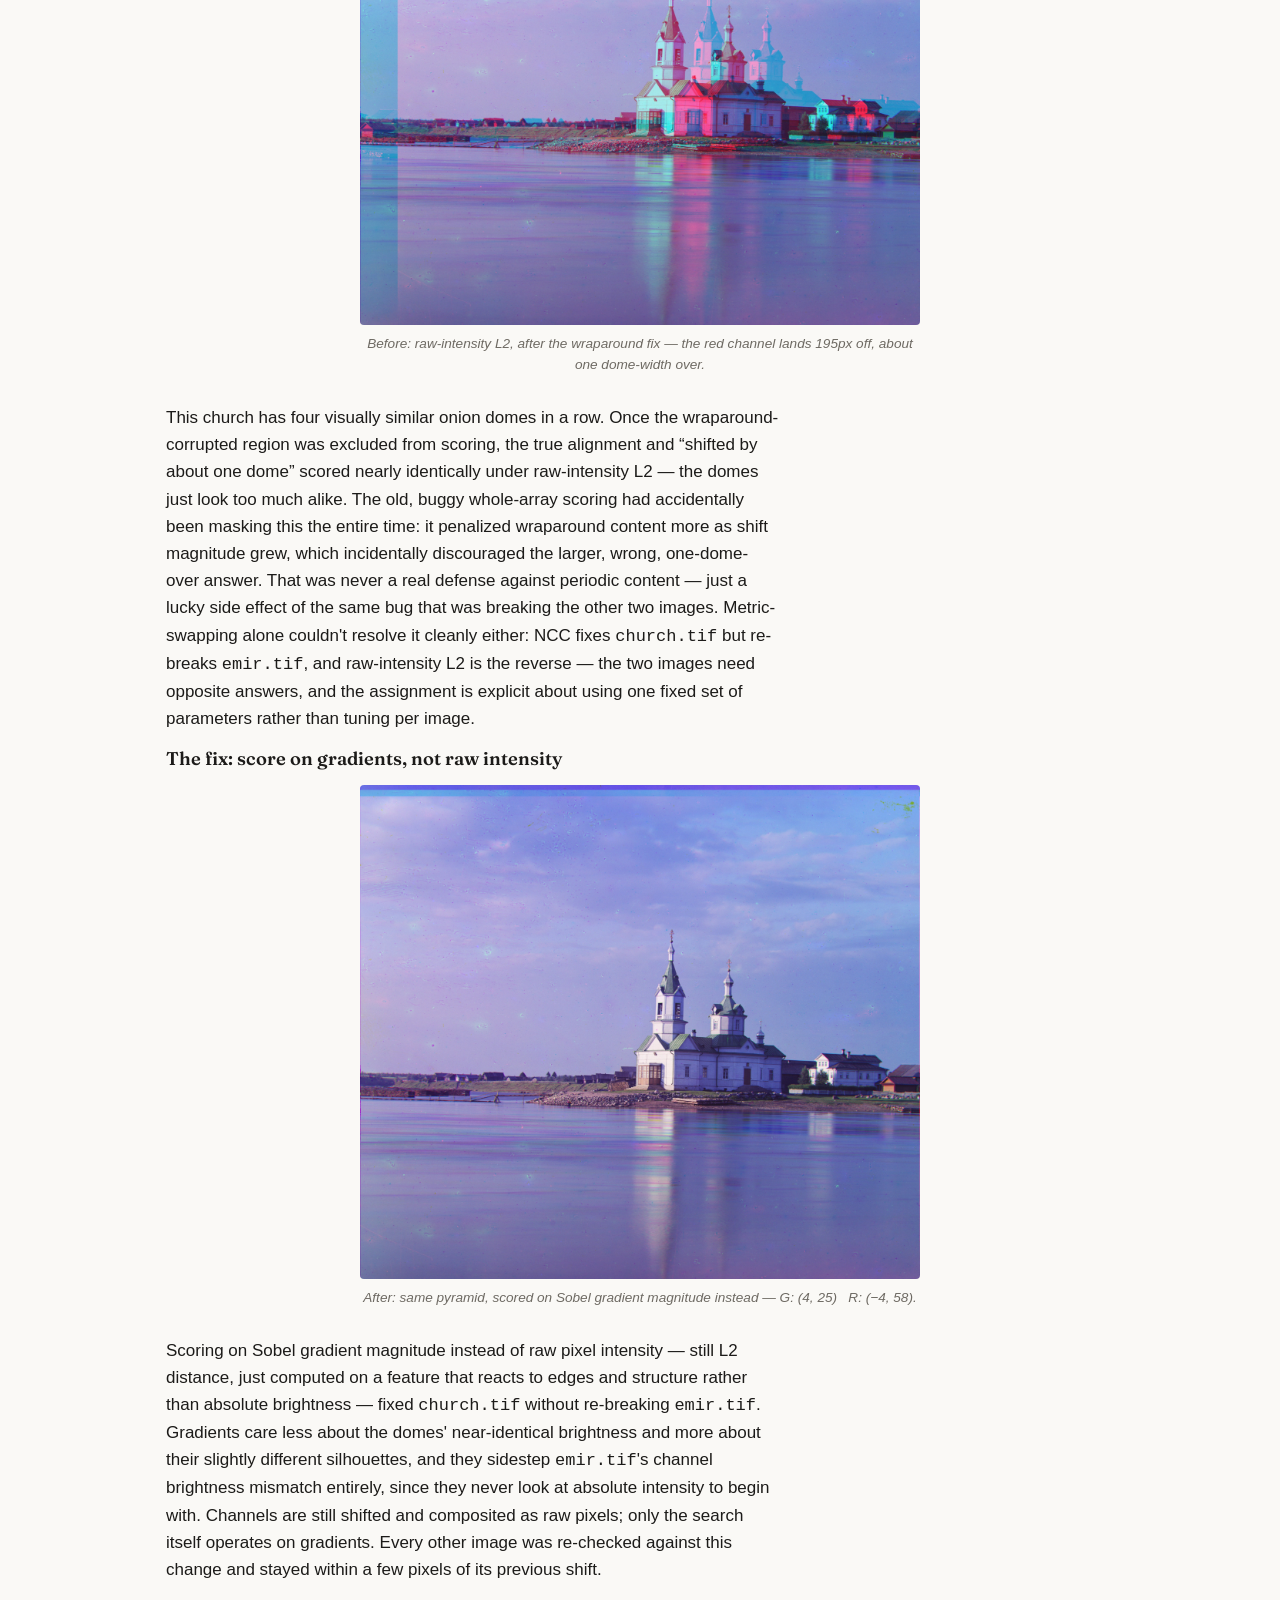
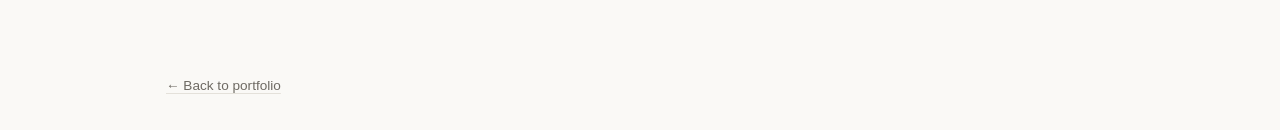
==== commit cffbd0fe: "proj1 all images work" ====
--- a/proj1/index.html
+++ b/proj1/index.html
@@ -44,7 +44,7 @@
     <a href="#single-scale">Single-Scale Results</a>
     <a href="#multi-scale">Multi-Scale Pyramid Results</a>
     <a href="#custom">Custom Images</a>
-    <a href="#failures">Failure Cases</a>
+    <a href="#debugging">The Hard Cases</a>
   </nav>
 
   <section class="section" id="background">
@@ -116,6 +116,35 @@
       and shifting are all implemented directly &mdash; only generic
       utilities (<code>cv2.resize</code> for downsampling, <code>np.roll</code>
       for shifting) are used, no built-in pyramid or auto-alignment routines.
+      The coarsest level's starting scale is chosen adaptively (never
+      downsampling past roughly 150px on the short side) so it stays
+      meaningful on both a ~300px JPEG channel and a ~3000px TIFF channel.
+    </p>
+    <p>
+      One subtlety that mattered more than expected:
+      <code>np.roll</code> is circular, so every candidate shift wraps a strip
+      of garbage in from the opposite edge. Scoring the whole rolled array
+      against the reference (the naive approach) lets that wraparound noise
+      pollute every candidate's score, which was enough to send several
+      images to a visibly wrong optimum. The fix scores only the true overlap
+      region for each candidate &mdash; exactly the rows/columns that
+      candidate's shift actually wrapped in, no more &mdash; matching the
+      &ldquo;ignore borders, score on interior pixels&rdquo; guidance directly.
+    </p>
+
+    <h3>Bells &amp; whistles: gradient features</h3>
+    <p>
+      L2/NCC on raw pixel intensity is the required baseline, and it's what
+      produces correct results on almost every image here &mdash; but two
+      plates exposed real limits of comparing raw brightness: <code>emir.tif</code>,
+      where the channels don't agree on brightness/contrast, and
+      <code>church.tif</code>, which has four near-identical domes in a row
+      that raw intensity can barely tell apart. The fix (see
+      <a href="#debugging">The Hard Cases</a> for the before/after) is to score
+      on Sobel gradient magnitude instead of raw pixel values &mdash; still
+      L2 distance, just on a feature that reacts to edges and structure
+      rather than absolute brightness. Channels still get shifted and
+      composited as raw pixels; only the search uses gradients.
     </p>
   </section>
 
@@ -128,15 +157,15 @@
 
     <div class="gallery">
       <figure>
-        <img src="out/cathedral_aligned_L2.jpg" alt="Cathedral photo, color channels aligned.">
-        <figcaption>cathedral.jpg &mdash; G: (2, 5) &nbsp; R: (1, 7)</figcaption>
-      </figure>
-      <figure>
-        <img src="out/monastery_aligned_L2.jpg" alt="Monastery photo, color channels aligned.">
+        <img src="out/cathedral_singlescale_L2.jpg" alt="Cathedral photo, color channels aligned.">
+        <figcaption>cathedral.jpg &mdash; G: (2, 5) &nbsp; R: (3, 12)</figcaption>
+      </figure>
+      <figure>
+        <img src="out/monastery_singlescale_L2.jpg" alt="Monastery photo, color channels aligned.">
         <figcaption>monastery.jpg &mdash; G: (2, &minus;3) &nbsp; R: (2, 3)</figcaption>
       </figure>
       <figure>
-        <img src="out/tobolsk_aligned_L2.jpg" alt="Tobolsk photo, color channels aligned.">
+        <img src="out/tobolsk_singlescale_L2.jpg" alt="Tobolsk photo, color channels aligned.">
         <figcaption>tobolsk.jpg &mdash; G: (3, 3) &nbsp; R: (3, 6)</figcaption>
       </figure>
     </div>
@@ -150,66 +179,66 @@
       coarse-to-fine pyramid instead of direct search &mdash; a check that the
       pyramid reproduces Part 1's results on the JPEGs, and the only way the
       thousands-of-pixels-tall TIFFs finish at all. All 14 images together
-      took 116.5s (about 8s/image on average), well inside the one-minute-per-image
+      took 103s (about 7s/image on average), well inside the one-minute-per-image
       target.
     </p>
 
     <div class="gallery">
       <figure>
-        <img src="out/cathedral_aligned_L2.jpg" alt="Cathedral photo, color channels aligned via pyramid search.">
+        <img src="out/cathedral_multiscale_L2.jpg" alt="Cathedral photo, color channels aligned via pyramid search.">
         <figcaption>cathedral.jpg &mdash; G: (2, 5) &nbsp; R: (3, 12)</figcaption>
       </figure>
       <figure>
-        <img src="out/monastery_aligned_L2.jpg" alt="Monastery photo, color channels aligned via pyramid search.">
+        <img src="out/monastery_multiscale_L2.jpg" alt="Monastery photo, color channels aligned via pyramid search.">
         <figcaption>monastery.jpg &mdash; G: (2, &minus;3) &nbsp; R: (2, 3)</figcaption>
       </figure>
       <figure>
-        <img src="out/tobolsk_aligned_L2.jpg" alt="Tobolsk photo, color channels aligned via pyramid search.">
+        <img src="out/tobolsk_multiscale_L2.jpg" alt="Tobolsk photo, color channels aligned via pyramid search.">
         <figcaption>tobolsk.jpg &mdash; G: (3, 3) &nbsp; R: (3, 6)</figcaption>
       </figure>
       <figure>
-        <img src="out/church_aligned_L2.jpg" alt="Church photo, color channels aligned via pyramid search.">
+        <img src="out/church_multiscale_L2.jpg" alt="Church photo, color channels aligned via pyramid search.">
         <figcaption>church.tif &mdash; G: (4, 25) &nbsp; R: (&minus;4, 58)</figcaption>
       </figure>
       <figure>
-        <img src="out/emir_aligned_L2.jpg" alt="Emir of Bukhara photo, color channels badly misaligned with strong ghosting.">
-        <figcaption>emir.tif &mdash; G: (24, 49) &nbsp; R: (&minus;215, 97) &mdash; misaligned, see below</figcaption>
-      </figure>
-      <figure>
-        <img src="out/harvesters_aligned_L2.jpg" alt="Harvesters photo, color channels aligned via pyramid search.">
-        <figcaption>harvesters.tif &mdash; G: (16, 59) &nbsp; R: (13, 123)</figcaption>
-      </figure>
-      <figure>
-        <img src="out/icon_aligned_L2.jpg" alt="Icon photo, color channels aligned via pyramid search.">
-        <figcaption>icon.tif &mdash; G: (17, 41) &nbsp; R: (23, 89)</figcaption>
-      </figure>
-      <figure>
-        <img src="out/ilemselga_aligned_L2.jpg" alt="Ilemselga photo, color channels aligned via pyramid search.">
-        <figcaption>ilemselga.tif &mdash; G: (7, 40) &nbsp; R: (11, 130)</figcaption>
-      </figure>
-      <figure>
-        <img src="out/melons_aligned_L2.jpg" alt="Melon stand photo, color channels aligned via pyramid search.">
-        <figcaption>melons.tif &mdash; G: (10, 81) &nbsp; R: (13, 178)</figcaption>
-      </figure>
-      <figure>
-        <img src="out/religous_painting_aligned_L2.jpg" alt="Religious painting photo, color channels aligned via pyramid search.">
-        <figcaption>religous_painting.tif &mdash; G: (3, 27) &nbsp; R: (7, 68)</figcaption>
-      </figure>
-      <figure>
-        <img src="out/self_portrait_aligned_L2.jpg" alt="Self portrait photo, color channels aligned via pyramid search.">
+        <img src="out/emir_multiscale_L2.jpg" alt="Emir of Bukhara photo, color channels aligned via pyramid search.">
+        <figcaption>emir.tif &mdash; G: (24, 49) &nbsp; R: (40, 107)</figcaption>
+      </figure>
+      <figure>
+        <img src="out/harvesters_multiscale_L2.jpg" alt="Harvesters photo, color channels aligned via pyramid search.">
+        <figcaption>harvesters.tif &mdash; G: (17, 60) &nbsp; R: (14, 124)</figcaption>
+      </figure>
+      <figure>
+        <img src="out/icon_multiscale_L2.jpg" alt="Icon photo, color channels aligned via pyramid search.">
+        <figcaption>icon.tif &mdash; G: (17, 42) &nbsp; R: (23, 90)</figcaption>
+      </figure>
+      <figure>
+        <img src="out/ilemselga_multiscale_L2.jpg" alt="Ilemselga photo, color channels aligned via pyramid search.">
+        <figcaption>ilemselga.tif &mdash; G: (7, 40) &nbsp; R: (11, 131)</figcaption>
+      </figure>
+      <figure>
+        <img src="out/melons_multiscale_L2.jpg" alt="Melon stand photo, color channels aligned via pyramid search.">
+        <figcaption>melons.tif &mdash; G: (10, 80) &nbsp; R: (13, 177)</figcaption>
+      </figure>
+      <figure>
+        <img src="out/religous_painting_multiscale_L2.jpg" alt="Religious painting photo, color channels aligned via pyramid search.">
+        <figcaption>religous_painting.tif &mdash; G: (1, 30) &nbsp; R: (6, 70)</figcaption>
+      </figure>
+      <figure>
+        <img src="out/self_portrait_multiscale_L2.jpg" alt="Self portrait photo, color channels aligned via pyramid search.">
         <figcaption>self_portrait.tif &mdash; G: (29, 78) &nbsp; R: (37, 176)</figcaption>
       </figure>
       <figure>
-        <img src="out/siren_aligned_L2.jpg" alt="Siren ship photo, color channels aligned via pyramid search.">
-        <figcaption>siren.tif &mdash; G: (&minus;6, 49) &nbsp; R: (&minus;25, 95)</figcaption>
-      </figure>
-      <figure>
-        <img src="out/three_generations_aligned_L2.jpg" alt="Three generations photo, color channels aligned via pyramid search.">
-        <figcaption>three_generations.tif &mdash; G: (14, 53) &nbsp; R: (11, 112)</figcaption>
-      </figure>
-      <figure>
-        <img src="out/wharf_aligned_L2.jpg" alt="Wharf photo, color channels aligned via pyramid search.">
-        <figcaption>wharf.tif &mdash; G: (&minus;7, 15) &nbsp; R: (&minus;16, 82)</figcaption>
+        <img src="out/siren_multiscale_L2.jpg" alt="Siren ship photo, color channels aligned via pyramid search.">
+        <figcaption>siren.tif &mdash; G: (&minus;6, 49) &nbsp; R: (&minus;24, 96)</figcaption>
+      </figure>
+      <figure>
+        <img src="out/three_generations_multiscale_L2.jpg" alt="Three generations photo, color channels aligned via pyramid search.">
+        <figcaption>three_generations.tif &mdash; G: (12, 54) &nbsp; R: (9, 111)</figcaption>
+      </figure>
+      <figure>
+        <img src="out/wharf_multiscale_L2.jpg" alt="Wharf photo, color channels aligned via pyramid search.">
+        <figcaption>wharf.tif &mdash; G: (&minus;7, 15) &nbsp; R: (&minus;16, 83)</figcaption>
       </figure>
     </div>
   </section>
@@ -224,61 +253,81 @@
 
     <div class="gallery">
       <figure>
-        <img src="out/ceramic_aligned_L2.jpg" alt="Ceramic sculpture photo, color channels aligned.">
-        <figcaption>ceramic.jpg &mdash; G: (3, 2) &nbsp; R: (7, 0)</figcaption>
-      </figure>
-      <figure>
-        <img src="out/woman_aligned_L2.jpg" alt="Portrait of a woman on a balcony, color channels aligned.">
-        <figcaption>woman.jpg &mdash; G: (2, 4) &nbsp; R: (4, 7)</figcaption>
-      </figure>
-      <figure>
-        <img src="out/beans_aligned_L2.jpg" alt="Grid of bean or fabric swatches, color channels badly misaligned with visible magenta and green ghosting.">
-        <figcaption>beans.jpg &mdash; G: (&minus;4, &minus;23) &nbsp; R: (&minus;9, 11) &mdash; misaligned, see below</figcaption>
+        <img src="out/ceramic_multiscale_L2.jpg" alt="Ceramic sculpture photo, color channels aligned.">
+        <figcaption>ceramic.jpg &mdash; G: (3, 2) &nbsp; R: (6, 11)</figcaption>
+      </figure>
+      <figure>
+        <img src="out/woman_multiscale_L2.jpg" alt="Portrait of a woman on a balcony, color channels aligned.">
+        <figcaption>woman.jpg &mdash; G: (2, 4) &nbsp; R: (4, 8)</figcaption>
+      </figure>
+      <figure>
+        <img src="out/beans_multiscale_L2.jpg" alt="Grid of bean or fabric swatches, color channels aligned with a faint border fringe.">
+        <figcaption>beans.jpg &mdash; G: (&minus;4, 4) &nbsp; R: (&minus;9, 11)</figcaption>
       </figure>
     </div>
   </section>
 
-  <section class="section" id="failures">
-    <span class="eyebrow">Limitations</span>
-    <h2>Failure Cases</h2>
-    <p class="section-intro">
-      The assignment allows one misaligned image out of the full set; two
-      candidates showed up, both for the same underlying reason &mdash; the
-      L2/NCC metrics compare raw pixel intensities, which assumes the three
-      channels agree on what's bright and what's textured. That assumption
-      breaks in specific ways.
-    </p>
-
-    <h3>beans.jpg &mdash; repeating texture</h3>
-    <p>
-      <code>beans.jpg</code> is a tight grid of near-identical fabric or bean
-      swatches &mdash; a strongly periodic pattern. L2/NCC search over raw
-      intensities can't tell the true alignment apart from one shifted by a
-      whole grid cell; several offsets score nearly as well as the correct
-      one, and the search latched onto the wrong one (visible above as heavy
-      magenta/green fringing across the whole image, not just at the edges).
-      Gradient- or edge-based features, or restricting the coarse search
-      window, would likely help here.
-    </p>
-
-    <h3>emir.tif &mdash; mismatched channel brightness</h3>
+  <section class="section" id="debugging">
+    <span class="eyebrow">Debugging Journey</span>
+    <h2>The Hard Cases</h2>
+    <p class="section-intro">
+      Two images stayed stubborn well past everything else: <code>emir.tif</code>,
+      which the assignment calls out by name, and <code>beans.jpg</code>, a
+      tight grid of near-identical swatches. Both turned out to share one
+      cause, and the fix for it briefly broke a third, previously-fine
+      image before a second fix resolved all three.
+    </p>
+
+    <h3>The actual bug: scoring included wraparound garbage</h3>
+    <p>
+      <code>np.roll</code> is circular, so every candidate shift wraps a
+      strip of pixels in from the opposite edge that has nothing to do with
+      true alignment. The original scoring compared the whole rolled array,
+      wrapped strip included, which polluted the score badly enough to send
+      <code>emir.tif</code> and <code>beans.jpg</code> to a visibly wrong
+      optimum. Excluding exactly the rows/columns each candidate actually
+      wrapped in (see <a href="#method">Method</a>) fixed both outright.
+    </p>
+
+    <h3>The side effect: church.tif broke</h3>
     <figure class="feature">
-      <img src="out/emir_aligned_L2.jpg" alt="Emir of Bukhara photo with visible double-exposure ghosting from failed alignment.">
-      <figcaption>The red channel lands 215px off horizontally &mdash; a clearly wrong local optimum.</figcaption>
+      <img src="out/church_before_raw_intensity.jpg" alt="Church photo with visible red/cyan ghosting from a red channel shifted far to the side, about one dome-width off.">
+      <figcaption>Before: raw-intensity L2, after the wraparound fix &mdash; the red channel lands 195px off, about one dome-width over.</figcaption>
     </figure>
     <p>
-      The assignment calls this plate out by name for a reason: the three
-      exposures don't just differ in content, they differ in overall
-      brightness and contrast, likely from uneven exposure times or plate
-      degradation. L2 and NCC both implicitly assume corresponding pixels
-      should have similar intensity once aligned &mdash; when that assumption
-      fails, the metric's global minimum stops corresponding to the true
-      geometric alignment, and the search confidently returns a wrong answer
-      (here, a 215px horizontal red-channel shift, versus 24&ndash;49px for
-      every other channel on this plate). A per-channel contrast/brightness
-      normalization step before scoring, or switching to gradient-based
-      features that are invariant to brightness offsets, would be the
-      natural fix.
+      This church has four visually similar onion domes in a row. Once the
+      wraparound-corrupted region was excluded from scoring, the true
+      alignment and &ldquo;shifted by about one dome&rdquo; scored nearly
+      identically under raw-intensity L2 &mdash; the domes just look too much
+      alike. The old, buggy whole-array scoring had accidentally been masking
+      this the entire time: it penalized wraparound content more as shift
+      magnitude grew, which incidentally discouraged the larger, wrong,
+      one-dome-over answer. That was never a real defense against periodic
+      content &mdash; just a lucky side effect of the same bug that was
+      breaking the other two images. Metric-swapping alone couldn't resolve
+      it cleanly either: NCC fixes <code>church.tif</code> but re-breaks
+      <code>emir.tif</code>, and raw-intensity L2 is the reverse &mdash; the
+      two images need opposite answers, and the assignment is explicit about
+      using one fixed set of parameters rather than tuning per image.
+    </p>
+
+    <h3>The fix: score on gradients, not raw intensity</h3>
+    <figure class="feature">
+      <img src="out/church_multiscale_L2.jpg" alt="Church photo, color channels correctly aligned with no visible ghosting.">
+      <figcaption>After: same pyramid, scored on Sobel gradient magnitude instead &mdash; G: (4, 25) &nbsp; R: (&minus;4, 58).</figcaption>
+    </figure>
+    <p>
+      Scoring on Sobel gradient magnitude instead of raw pixel intensity
+      &mdash; still L2 distance, just computed on a feature that reacts to
+      edges and structure rather than absolute brightness &mdash; fixed
+      <code>church.tif</code> without re-breaking <code>emir.tif</code>.
+      Gradients care less about the domes' near-identical brightness and more
+      about their slightly different silhouettes, and they sidestep
+      <code>emir.tif</code>'s channel brightness mismatch entirely, since
+      they never look at absolute intensity to begin with. Channels are
+      still shifted and composited as raw pixels; only the search itself
+      operates on gradients. Every other image was re-checked against this
+      change and stayed within a few pixels of its previous shift.
     </p>
   </section>
 
